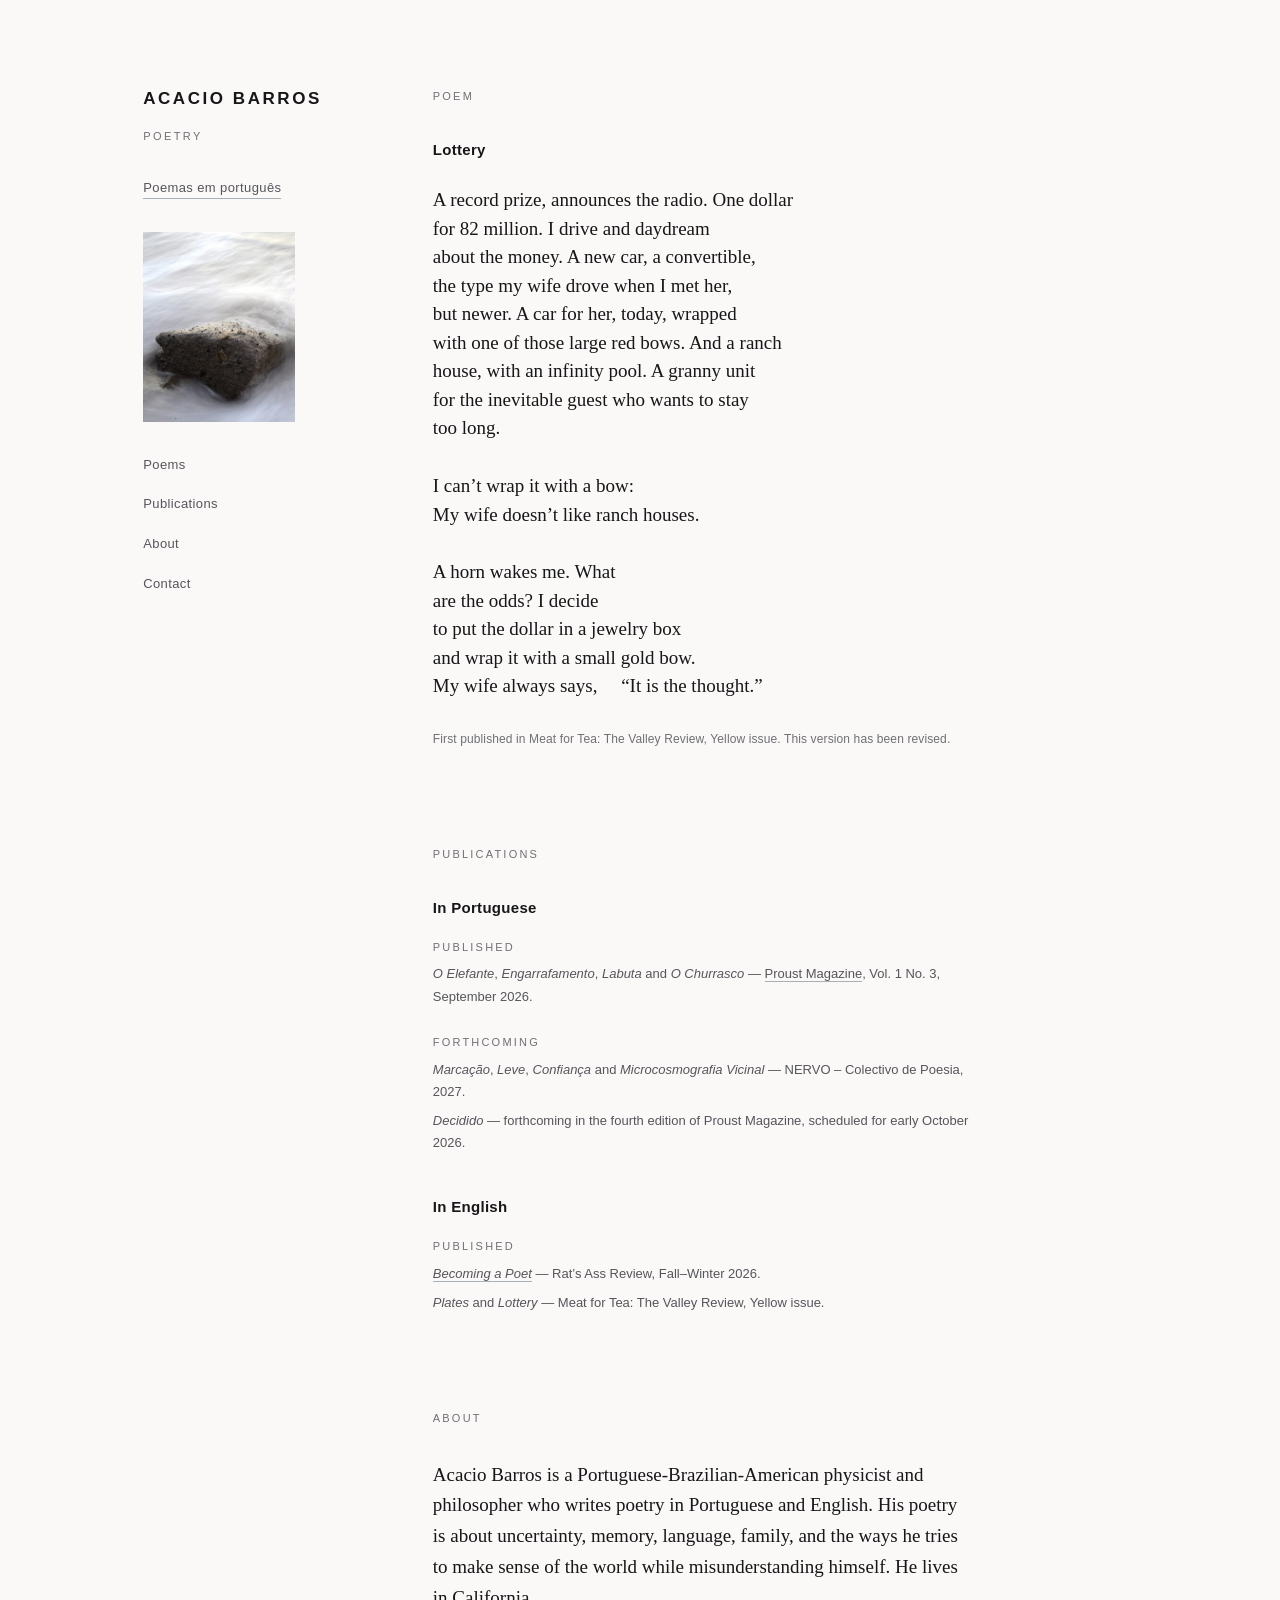
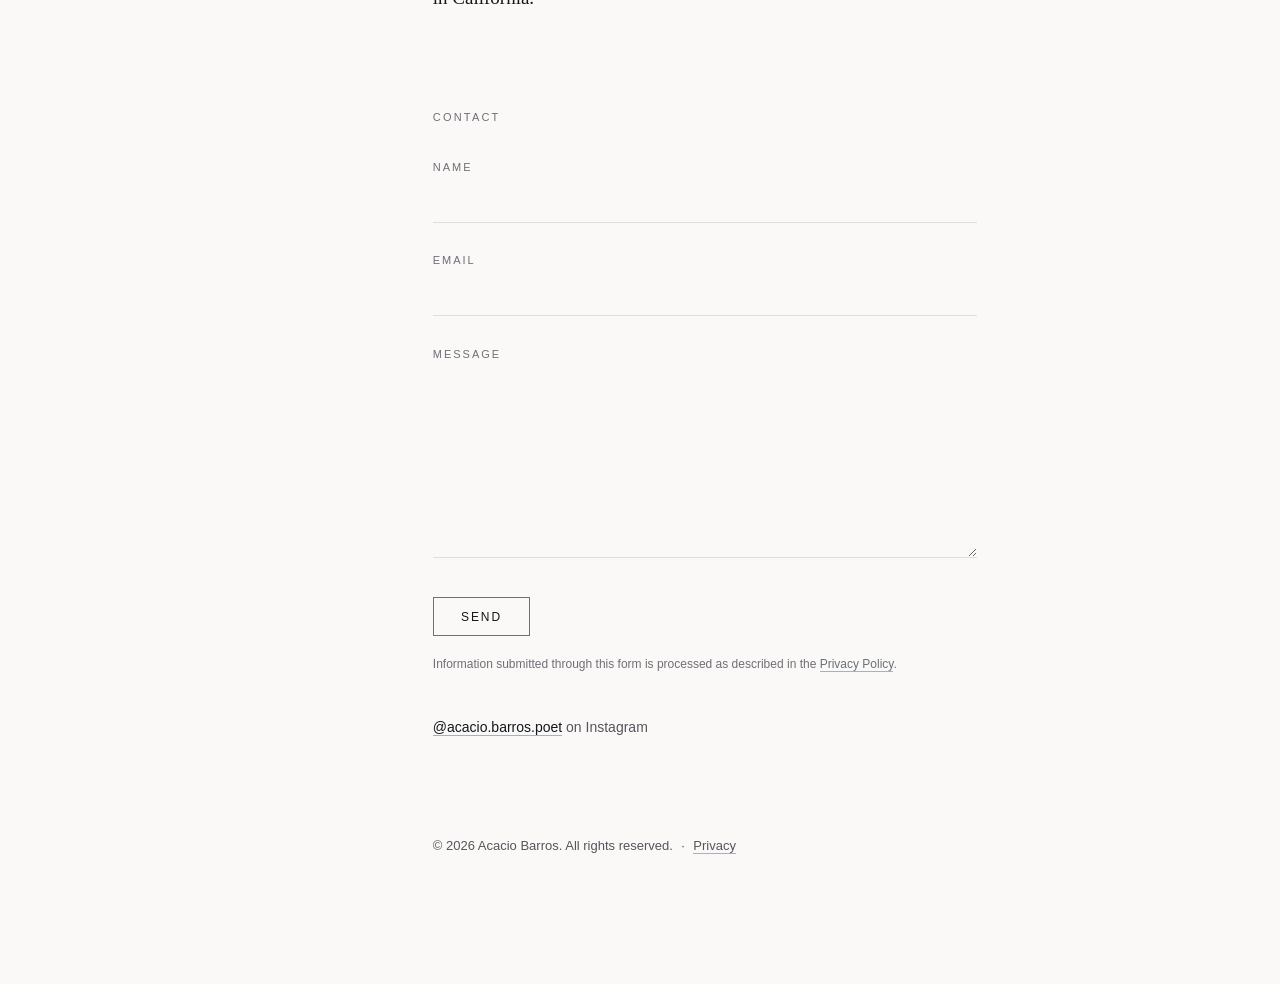
==== index.html @ dff133ea "Add language detection and privacy notice Co-Authored-By: Claude Opus 5 <noreply@anthropic.com>" ====
<!doctype html>
<html lang="pt">
<head>
<meta charset="utf-8">
<meta name="viewport" content="width=device-width, initial-scale=1">
<meta name="google-site-verification" content="8Kv-QCpVpZ0FqoH48KidKrXc7NABc95tAQSx3j8dLtU" />

<title>Acacio Barros — Poet / Poeta</title>
<meta name="description" content="Acacio Barros is a Portuguese-Brazilian-American poet writing in Portuguese and English. Poetry, publications, and selected work.">
<meta name="author" content="Acacio Barros">
<link rel="canonical" href="https://acacio-barros.github.io/">
<meta name="theme-color" content="#faf9f7">
<meta property="og:type" content="website">
<meta property="og:url" content="https://acacio-barros.github.io/">
<meta property="og:title" content="Acacio Barros — Poet / Poeta">
<meta property="og:description" content="Acacio Barros is a Portuguese-Brazilian-American poet writing in Portuguese and English. Poetry, publications, and selected work.">
<meta property="og:image" content="https://acacio-barros.github.io/images/sea-foam-rock-og.jpg">
<meta property="og:image:width" content="1200">
<meta property="og:image:height" content="630">
<meta property="og:locale" content="pt_BR">
<meta property="og:locale:alternate" content="en_US">

<link rel="stylesheet" href="site.css">

<script src="lang-init.js"></script>
</head>

<body>

<div class="page">

  <header class="rail">
    <h1 class="wordmark"><a href="./">Acacio Barros</a></h1>

    <div class="rail-meta">
      <p class="discipline">
        <span data-lang="pt" lang="pt">Poesia</span><span data-lang="en" lang="en">Poetry</span>
      </p>

      <div class="langswitch">
        <button type="button" data-set-lang="en" data-lang="pt" lang="en">Poems in English</button>
        <button type="button" data-set-lang="pt" data-lang="en" lang="pt">Poemas em português</button>
      </div>
    </div>

    <img class="rail-photo" src="images/sea-foam-rock-rail.jpg" width="320" height="400" alt="" decoding="async">

    <nav class="railnav" data-lang="pt" lang="pt" aria-label="Seções">
      <ul>
        <li><a href="poems.html">Poemas</a></li>
        <li><a href="#publicacoes">Publicações</a></li>
        <li><a href="#sobre">Sobre</a></li>
        <li><a href="#contato">Contato</a></li>
      </ul>
    </nav>

    <nav class="railnav" data-lang="en" lang="en" aria-label="Sections">
      <ul>
        <li><a href="poems.html">Poems</a></li>
        <li><a href="#publications">Publications</a></li>
        <li><a href="#about">About</a></li>
        <li><a href="#contact">Contact</a></li>
      </ul>
    </nav>
  </header>

  <main class="field">

    <!-- ===================== Português ===================== -->
    <div data-lang="pt" lang="pt">
      <p class="lang-marker">Português</p>

      <section class="section" id="poema" aria-labelledby="poema-head">
        <h2 class="section-head" id="poema-head">Poema</h2>

        <!--
          Poema em destaque. A versão autoritativa de cada poema está em
          poems.html; o site.js escolhe um ao acaso e substitui esta cópia.
          Sem JavaScript, esta cópia é o poema mostrado. Mantê-la idêntica
          à de poems.html; novos poemas acrescentam-se apenas a poems.html.
        -->
        <div data-featured="pt">
        <article class="poem" id="saideira">
          <h3 class="poem-title">Saideira</h3>
          <p class="stanza">
            <span class="line">O que era sol</span>
            <span class="line indent-1">agora é noite</span>
            <span class="line">E o que era folia</span>
            <span class="line indent-1">agora é sossego</span>
            <span class="line">E o que era areia</span>
            <span class="line indent-1">agora é fogueira</span>
            <span class="line">E o que era brisa</span>
            <span class="line indent-1">agora é arrepio</span>
          </p>
          <p class="stanza">
            <span class="line">O que era roda</span>
            <span class="line indent-1">agora é dupla</span>
            <span class="line">O que era olhar desviado</span>
            <span class="line indent-1">agora é toque</span>
          </p>
          <p class="stanza">
            <span class="line">O que era praia</span>
            <span class="line indent-1">agora—estrelas.</span>
          </p>
          <p class="poem-note">Derivado de <cite>O Churrasco</cite>, publicado originalmente na Proust Magazine, vol. 1, nº 3.</p>
        </article>
        </div>
      </section>

      <section class="section" id="publicacoes" aria-labelledby="publicacoes-head">
        <h2 class="section-head" id="publicacoes-head">Publicações</h2>

        <div class="pub-group">
          <h3 class="pub-lang">Em português</h3>
          <dl class="publications">
            <dt>Publicados</dt>
            <dd>
              <cite>O Elefante</cite>, <cite>Engarrafamento</cite>, <cite>Labuta</cite> e
              <cite>O Churrasco</cite> —
              <a href="https://proustmagazine.org/proust-magazine-vol-1-no-3-set-2026/" rel="noopener">Proust Magazine</a>,
              Vol. 1 No. 3, setembro de 2026.
            </dd>

            <dt>A publicar</dt>
            <dd>
              <cite>Marcação</cite>, <cite>Leve</cite>, <cite>Confiança</cite> e
              <cite>Microcosmografia Vicinal</cite> —
              NERVO – Colectivo de Poesia, 2027.
            </dd>
            <dd>
              <cite>Decidido</cite> — a publicar na quarta edição da Proust Magazine,
              com lançamento previsto para o início de outubro de 2026.
            </dd>
          </dl>
        </div>

        <div class="pub-group">
          <h3 class="pub-lang">Em inglês</h3>
          <dl class="publications">
            <dt>Publicados</dt>
            <dd>
              <cite><a href="https://ratsassreview.net/?page_id=4627#Barros2" rel="noopener">Becoming a Poet</a></cite> —
              Rat’s Ass Review, Fall–Winter 2026.
            </dd>
            <dd>
              <cite>Plates</cite> e <cite>Lottery</cite> —
              Meat for Tea: The Valley Review, Yellow issue.
            </dd>
          </dl>
        </div>
      </section>

      <section class="section" id="sobre" aria-labelledby="sobre-head">
        <h2 class="section-head" id="sobre-head">Sobre</h2>
        <p class="prose">Acacio Barros é físico e filósofo e escreve poesia em português e em inglês. Sua poesia trata de incerteza, memória, linguagem, família e das maneiras pelas quais ele busca compreender o mundo enquanto se equivoca sobre si mesmo. Vive na Califórnia, EUA.</p>
      </section>

      <section class="section" id="contato" aria-labelledby="contato-head">
        <h2 class="section-head" id="contato-head">Contato</h2>

        <form class="form" action="https://formspree.io/f/mvkowokd" method="POST">
          <input type="hidden" name="_subject" value="Mensagem pelo site">

          <div class="form-row">
            <label for="pt-nome">Nome</label>
            <input id="pt-nome" name="name" type="text" autocomplete="name" required>
          </div>

          <div class="form-row">
            <label for="pt-email">Email</label>
            <input id="pt-email" name="email" type="email" autocomplete="email" required>
          </div>

          <div class="form-row">
            <label for="pt-mensagem">Mensagem</label>
            <textarea id="pt-mensagem" name="message" rows="7" required></textarea>
          </div>

          <div class="gotcha">
            <label for="pt-gotcha">Não preencher este campo</label>
            <input id="pt-gotcha" name="_gotcha" type="text" tabindex="-1" autocomplete="off">
          </div>

          <button class="submit" type="submit">Enviar</button>
        </form>
        <p class="form-note">Ao enviar este formulário, seus dados serão processados conforme descrito na <a href="privacy.html">Política de Privacidade</a>.</p>

        <p class="aside"><a href="https://www.instagram.com/acacio.barros.poet/" rel="noopener">@acacio.barros.poet</a> no Instagram</p>
      </section>
    </div>

    <!-- ===================== English ===================== -->
    <div data-lang="en" lang="en">
      <p class="lang-marker">English</p>

      <section class="section" id="poem" aria-labelledby="poem-head">
        <h2 class="section-head" id="poem-head">Poem</h2>

        <!--
          Featured poem. The authoritative copy of every poem lives in
          poems.html; site.js picks one at random and replaces this copy.
          Without JavaScript this copy is what shows. Keep it identical to
          poems.html; new poems are added to poems.html only.
        -->
        <div data-featured="en">
        <article class="poem" id="becoming-a-poet">
          <h3 class="poem-title">Becoming a Poet</h3>
          <p class="stanza">
            <span class="line">Walking my dog, I hear</span>
            <span class="line">a podcast host ask his guest:</span>
            <span class="line">“When did you become a poet?”</span>
          </p>
          <p class="stanza">
            <span class="line">I mull over how to uncover</span>
            <span class="line">a poet. Is the horny</span>
            <span class="line">teenager trying to get</span>
            <span class="line">into Patricia’s pants, his verses filled</span>
            <span class="line">with red roses and blue violets,</span>
            <span class="line">a poet? The caffeinated student</span>
            <span class="line">flunking math, sentences enjambed</span>
            <span class="line">with equations and sorrows? Gina,</span>
            <span class="line">drying her tears between</span>
            <span class="line">the lines, while searching for words</span>
            <span class="line">that rhyme with hole—her boyfriend</span>
            <span class="line">drooling over Patricia? My father-in-law</span>
            <span class="line">reciting poems about men</span>
            <span class="line">from Nantucket? Must poets write</span>
            <span class="line">sonnets? Perhaps you’re finally a poet</span>
            <span class="line">when someone wonders</span>
            <span class="line">“When did you become a poet?”</span>
          </p>
          <p class="stanza">
            <span class="line">I forgot the poop bag.</span>
          </p>
          <p class="poem-note">First published in <a href="https://ratsassreview.net/?page_id=4627#Barros2" rel="noopener">Rat’s Ass Review</a>, Fall–Winter 2026.</p>
        </article>
        </div>
      </section>

      <section class="section" id="publications" aria-labelledby="publications-head">
        <h2 class="section-head" id="publications-head">Publications</h2>

        <div class="pub-group">
          <h3 class="pub-lang">In Portuguese</h3>
          <dl class="publications">
            <dt>Published</dt>
            <dd>
              <cite>O Elefante</cite>, <cite>Engarrafamento</cite>, <cite>Labuta</cite> and
              <cite>O Churrasco</cite> —
              <a href="https://proustmagazine.org/proust-magazine-vol-1-no-3-set-2026/" rel="noopener">Proust Magazine</a>,
              Vol. 1 No. 3, September 2026.
            </dd>

            <dt>Forthcoming</dt>
            <dd>
              <cite>Marcação</cite>, <cite>Leve</cite>, <cite>Confiança</cite> and
              <cite>Microcosmografia Vicinal</cite> —
              NERVO – Colectivo de Poesia, 2027.
            </dd>
            <dd>
              <cite>Decidido</cite> — forthcoming in the fourth edition of Proust Magazine,
              scheduled for early October 2026.
            </dd>
          </dl>
        </div>

        <div class="pub-group">
          <h3 class="pub-lang">In English</h3>
          <dl class="publications">
            <dt>Published</dt>
            <dd>
              <cite><a href="https://ratsassreview.net/?page_id=4627#Barros2" rel="noopener">Becoming a Poet</a></cite> —
              Rat’s Ass Review, Fall–Winter 2026.
            </dd>
            <dd>
              <cite>Plates</cite> and <cite>Lottery</cite> —
              Meat for Tea: The Valley Review, Yellow issue.
            </dd>
          </dl>
        </div>
      </section>

      <section class="section" id="about" aria-labelledby="about-head">
        <h2 class="section-head" id="about-head">About</h2>
        <p class="prose">Acacio Barros is a Portuguese-Brazilian-American physicist and philosopher who writes poetry in Portuguese and English. His poetry is about uncertainty, memory, language, family, and the ways he tries to make sense of the world while misunderstanding himself. He lives in California.</p>
      </section>

      <section class="section" id="contact" aria-labelledby="contact-head">
        <h2 class="section-head" id="contact-head">Contact</h2>

        <form class="form" action="https://formspree.io/f/mvkowokd" method="POST">
          <input type="hidden" name="_subject" value="Message from website">

          <div class="form-row">
            <label for="en-name">Name</label>
            <input id="en-name" name="name" type="text" autocomplete="name" required>
          </div>

          <div class="form-row">
            <label for="en-email">Email</label>
            <input id="en-email" name="email" type="email" autocomplete="email" required>
          </div>

          <div class="form-row">
            <label for="en-message">Message</label>
            <textarea id="en-message" name="message" rows="7" required></textarea>
          </div>

          <div class="gotcha">
            <label for="en-gotcha">Do not fill in this field</label>
            <input id="en-gotcha" name="_gotcha" type="text" tabindex="-1" autocomplete="off">
          </div>

          <button class="submit" type="submit">Send</button>
        </form>
        <p class="form-note">Information submitted through this form is processed as described in the <a href="privacy.html">Privacy Policy</a>.</p>

        <p class="aside"><a href="https://www.instagram.com/acacio.barros.poet/" rel="noopener">@acacio.barros.poet</a> on Instagram</p>
      </section>
    </div>

  </main>

  <footer class="colophon">
    <p>
      <span lang="en">© 2026 Acacio Barros. All rights reserved.</span>
      <span class="colophon-sep" aria-hidden="true">·</span>
      <a href="privacy.html" data-lang="pt" lang="pt">Privacidade</a><a href="privacy.html" data-lang="en" lang="en">Privacy</a>
    </p>
  </footer>

</div>

<script src="site.js"></script>

</body>
</html>
---- site.css ----
/* Acacio Barros — poetry site stylesheet. Shared by index.html and poems.html. */

:root{
  --paper:      #faf9f7;
  --ink:        #17171a;
  --ink-soft:   #55555c;
  --ink-faint:  #6f6f76;
  --accent:     #2f4157;
  --rule:       #e2ded6;

  --sans: ui-sans-serif, -apple-system, "Segoe UI", Roboto, "Helvetica Neue", Arial, sans-serif;
  --serif: "Iowan Old Style", "Palatino Linotype", Palatino, Charter, Georgia, "Times New Roman", serif;
}

*, *::before, *::after { box-sizing: border-box; }

html{
  color-scheme: light;
  -webkit-text-size-adjust: 100%;
}

body{
  margin: 0;
  background: var(--paper);
  color: var(--ink);
  font-family: var(--serif);
  font-size: clamp(1.0625rem, 1rem + 0.25vw, 1.1875rem);
  line-height: 1.62;
  -webkit-font-smoothing: antialiased;
}

/* Language visibility. Without JS every language block stays readable. */
.js.lang-pt [data-lang="en"]{ display: none; }
.js.lang-en [data-lang="pt"]{ display: none; }
.lang-marker{ display: none; }
html:not(.js) .lang-marker{ display: block; }
html:not(.js) .langswitch{ display: none; }
html:not(.js) .field > div + div{ margin-top: clamp(3.5rem, 9vw, 6rem); }

a{
  color: inherit;
  text-decoration: none;
  border-bottom: 1px solid rgba(47,65,87,0.4);
}
a:hover{ border-bottom-color: var(--accent); }

a:focus-visible,
button:focus-visible{
  outline: 2px solid var(--accent);
  outline-offset: 4px;
  border-radius: 1px;
}

/* ---------- Page frame ---------- */

.page{
  padding: clamp(2.5rem, 7vw, 5.5rem) clamp(1.375rem, 6vw, 3rem) clamp(4rem, 10vw, 8rem);
}

/* ---------- Rail (apparatus voice: sans) ---------- */

.rail{
  font-family: var(--sans);
  padding-bottom: 2rem;
  margin-bottom: 3rem;
  border-bottom: 1px solid var(--rule);
}

.wordmark{
  margin: 0;
  font-size: 1.0625rem;
  font-weight: 600;
  letter-spacing: 0.15em;
  text-transform: uppercase;
  line-height: 1.3;
}
.wordmark a,
.wordmark a:hover{ border-bottom: 0; }

.rail-meta{
  display: flex;
  align-items: baseline;
  justify-content: space-between;
  gap: 1.5rem;
  margin-top: 0.85rem;
}

.discipline{
  margin: 0;
  font-size: 0.6875rem;
  letter-spacing: 0.22em;
  text-transform: uppercase;
  color: var(--ink-faint);
}
.discipline span{ display: block; }

.langswitch{ flex-shrink: 0; }

/* One action, naming the language the reader can switch to. A real button,
   styled as the site's text link. */
.langswitch button{
  font: inherit;
  font-size: 0.8125rem;
  letter-spacing: 0.03em;
  background: none;
  border: 0;
  border-bottom: 1px solid rgba(47,65,87,0.4);
  border-radius: 0;
  padding: 0;
  margin: 0;
  color: var(--ink-soft);
  cursor: pointer;
}
.langswitch button:hover{
  color: var(--ink);
  border-bottom-color: var(--accent);
}

.rail-photo{
  display: block;
  width: 8.25rem;
  height: auto;
  margin: 1.7rem 0 0;
}

.railnav{ margin-top: 1.6rem; }
.railnav ul{
  list-style: none;
  margin: 0;
  padding: 0;
  display: flex;
  flex-wrap: wrap;
  gap: 1.4rem;
}
.railnav a{
  font-size: 0.8125rem;
  letter-spacing: 0.03em;
  color: var(--ink-soft);
  border-bottom: 0;
}
.railnav a:hover,
.railnav a[aria-current="page"]{ color: var(--ink); }

/* Poem index (poems.html). Inline list before the poems on small screens;
   a vertical list in the rail on desktop. */
.index-label{
  font-family: var(--sans);
  font-size: 0.6875rem;
  font-weight: 500;
  letter-spacing: 0.2em;
  text-transform: uppercase;
  color: var(--ink-faint);
  margin: 0 0 0.6rem;
}

.poemindex{
  font-family: var(--sans);
  margin: 0 0 2.6rem;
}
.poemindex ul{
  list-style: none;
  margin: 0;
  padding: 0;
  display: flex;
  flex-wrap: wrap;
  gap: 0.5rem 1.4rem;
  font-size: 0.8125rem;
  line-height: 1.5;
}
.poemindex a{
  letter-spacing: 0.03em;
  color: var(--ink-soft);
  border-bottom: 0;
}
.poemindex a:hover{ color: var(--ink); }

.railindex{ display: none; }

/* ---------- Reading field (literary voice: serif) ---------- */

.field{ max-width: 44rem; }

.lang-marker{
  font-family: var(--sans);
  font-size: 0.6875rem;
  letter-spacing: 0.22em;
  text-transform: uppercase;
  color: var(--ink-faint);
  margin: 0 0 1.5rem;
}

.section{ margin: 0 0 clamp(3.5rem, 9vw, 6rem); }
.section:last-child{ margin-bottom: 0; }

.section-head{
  font-family: var(--sans);
  font-size: 0.6875rem;
  font-weight: 500;
  letter-spacing: 0.2em;
  text-transform: uppercase;
  color: var(--ink-faint);
  margin: 0 0 2rem;
}

.prose{
  max-width: 34rem;
  margin: 0;
  text-wrap: pretty;
}
.prose + .prose{ margin-top: 1.1rem; }

/* ---------- Poems ----------
   Structure is content: a stanza is a paragraph, a line is a block.
   A line too long for the viewport wraps with a hanging indent, so a
   continuation never reads as a new line of verse. */

.poem{
  margin: 0 0 clamp(3rem, 7vw, 4.5rem);
  scroll-margin-top: 1.5rem;
}
.poem:last-child{ margin-bottom: 0; }

.poem-title{
  font-family: var(--sans);
  font-size: 0.9375rem;
  font-weight: 600;
  letter-spacing: 0.02em;
  color: var(--ink);
  margin: 0 0 1.5rem;
}

.stanza{
  margin: 0 0 1.55em;
  hyphens: none;
}
.stanza:last-child{ margin-bottom: 0; }

.line{
  display: block;
  padding-left: 1.4em;
  text-indent: -1.4em;
  line-height: 1.5;
}
.line.indent-1{ margin-left: 2ch; }
.line.indent-2{ margin-left: 4ch; }
.line.indent-3{ margin-left: 6ch; }
/* A deliberate pause inside a line: space that must survive HTML whitespace collapsing. */
.caesura{ margin-left: 2ch; }

/* ---------- Publication apparatus ---------- */

.poem-note,
.fineprint{
  font-family: var(--sans);
  font-size: 0.75rem;
  letter-spacing: 0.01em;
  color: var(--ink-faint);
  margin: 1.6rem 0 0;
}

/* Publication record: language of the poems > status > titles and venue. */
.pub-group + .pub-group{ margin-top: 2.6rem; }

.pub-lang,
.subhead{
  font-family: var(--sans);
  font-size: 0.9375rem;
  font-weight: 600;
  letter-spacing: 0.02em;
  color: var(--ink);
  margin: 0 0 1.1rem;
}

.publications{
  font-family: var(--sans);
  font-size: 0.8125rem;
  line-height: 1.7;
  color: var(--ink-soft);
  max-width: 34rem;
  margin: 0;
}
.publications dt{
  font-size: 0.6875rem;
  font-weight: 500;
  letter-spacing: 0.2em;
  text-transform: uppercase;
  color: var(--ink-faint);
  margin: 0 0 0.45rem;
}
.publications dd{ margin: 0; }
.publications dd + dd{ margin-top: 0.4rem; }
.publications dd + dt{ margin-top: 1.6rem; }

.poem-note cite,
.publications cite{ font-style: italic; }

/* ---------- Contact form ---------- */

.form{
  max-width: 34rem;
  margin: 0;
}

.form-row{ margin-bottom: 1.85rem; }

.form label{
  display: block;
  font-family: var(--sans);
  font-size: 0.6875rem;
  font-weight: 500;
  letter-spacing: 0.18em;
  text-transform: uppercase;
  color: var(--ink-faint);
  margin-bottom: 0.55rem;
}

.form input[type="text"],
.form input[type="email"],
.form textarea{
  display: block;
  width: 100%;
  font-family: var(--serif);
  font-size: 1rem;
  line-height: 1.55;
  color: var(--ink);
  background: none;
  border: 0;
  border-bottom: 1px solid var(--rule);
  border-radius: 0;
  padding: 0.35rem 0;
  -webkit-appearance: none;
  appearance: none;
}

.form textarea{
  min-height: 9.5rem;
  resize: vertical;
}

.form input:hover,
.form textarea:hover{ border-bottom-color: var(--ink-faint); }

.form input:focus,
.form textarea:focus{ border-bottom-color: var(--accent); }

.form input:focus-visible,
.form textarea:focus-visible{
  outline: 2px solid var(--accent);
  outline-offset: 4px;
}

/* Spam trap. Hidden from sight, keyboard and assistive technology. */
.gotcha{
  display: none;
}

.submit{
  font-family: var(--sans);
  font-size: 0.75rem;
  letter-spacing: 0.16em;
  text-transform: uppercase;
  color: var(--ink);
  background: none;
  border: 1px solid var(--ink-faint);
  border-radius: 0;
  padding: 0.72rem 1.7rem;
  margin-top: 0.6rem;
  cursor: pointer;
}
.submit:hover{
  border-color: var(--accent);
  color: var(--accent);
}

.aside{
  font-family: var(--sans);
  font-size: 0.875rem;
  color: var(--ink-soft);
  max-width: 34rem;
  margin: 2.6rem 0 0;
}
.aside a{ color: var(--ink); }

/* ---------- Prose pages (privacy) ---------- */

.subhead{ margin: 2.4rem 0 0.9rem; }
.section-head + .subhead{ margin-top: 0; }
.fineprint{ margin-top: 2.4rem; }

code{
  font-family: ui-monospace, SFMono-Regular, Menlo, Consolas, monospace;
  font-size: 0.88em;
}

/* ---------- Colophon ---------- */

.colophon{
  font-family: var(--sans);
  font-size: 0.8125rem;
  color: var(--ink-soft);
  max-width: 44rem;
  margin: clamp(3.5rem, 9vw, 6rem) 0 0;
}
.colophon p{ margin: 0; }
.colophon-sep{ margin: 0 0.3rem; }

.form-note{
  font-family: var(--sans);
  font-size: 0.75rem;
  line-height: 1.6;
  color: var(--ink-faint);
  max-width: 34rem;
  margin: 1.2rem 0 0;
}

/* ---------- Desktop: two fields ---------- */

@media (min-width: 62em){
  .page{
    display: grid;
    grid-template-columns: 12.5rem minmax(0, 44rem);
    column-gap: clamp(3.5rem, 7vw, 7rem);
    justify-content: center;
    align-items: start;
  }

  .rail{
    grid-column: 1;
    grid-row: 1;
    position: sticky;
    top: clamp(2.5rem, 7vw, 5.5rem);
    padding-bottom: 0;
    margin-bottom: 0;
    border-bottom: 0;
  }

  .rail-meta{
    display: block;
    margin-top: 1.1rem;
  }
  .langswitch{ margin-top: 1.6rem; }
  .rail-photo{
    width: 9.5rem;
    margin-top: 1.9rem;
  }

  .railnav ul{
    display: block;
  }
  .railnav li + li{ margin-top: 0.55rem; }

  .field{ grid-column: 2; grid-row: 1; }
  .colophon{ grid-column: 2; grid-row: 2; }

  .poemindex{ display: none; }

  .railindex{
    display: block;
    font-family: var(--sans);
    margin-top: 1.7rem;
  }
  .railindex ul{
    list-style: none;
    margin: 0;
    padding: 0;
    font-size: 0.75rem;
    line-height: 1.4;
  }
  .railindex li + li{ margin-top: 0.3rem; }
  .railindex a{
    letter-spacing: 0.02em;
    color: var(--ink-soft);
    border-bottom: 0;
  }
  .railindex a:hover{ color: var(--ink); }
}

/* With the index the rail is taller; on short desktop viewports let it
   scroll with the page instead of sticking and clipping. */
@media (min-width: 62em) and (max-height: 50em){
  .rail:has(.railindex){ position: static; }
}
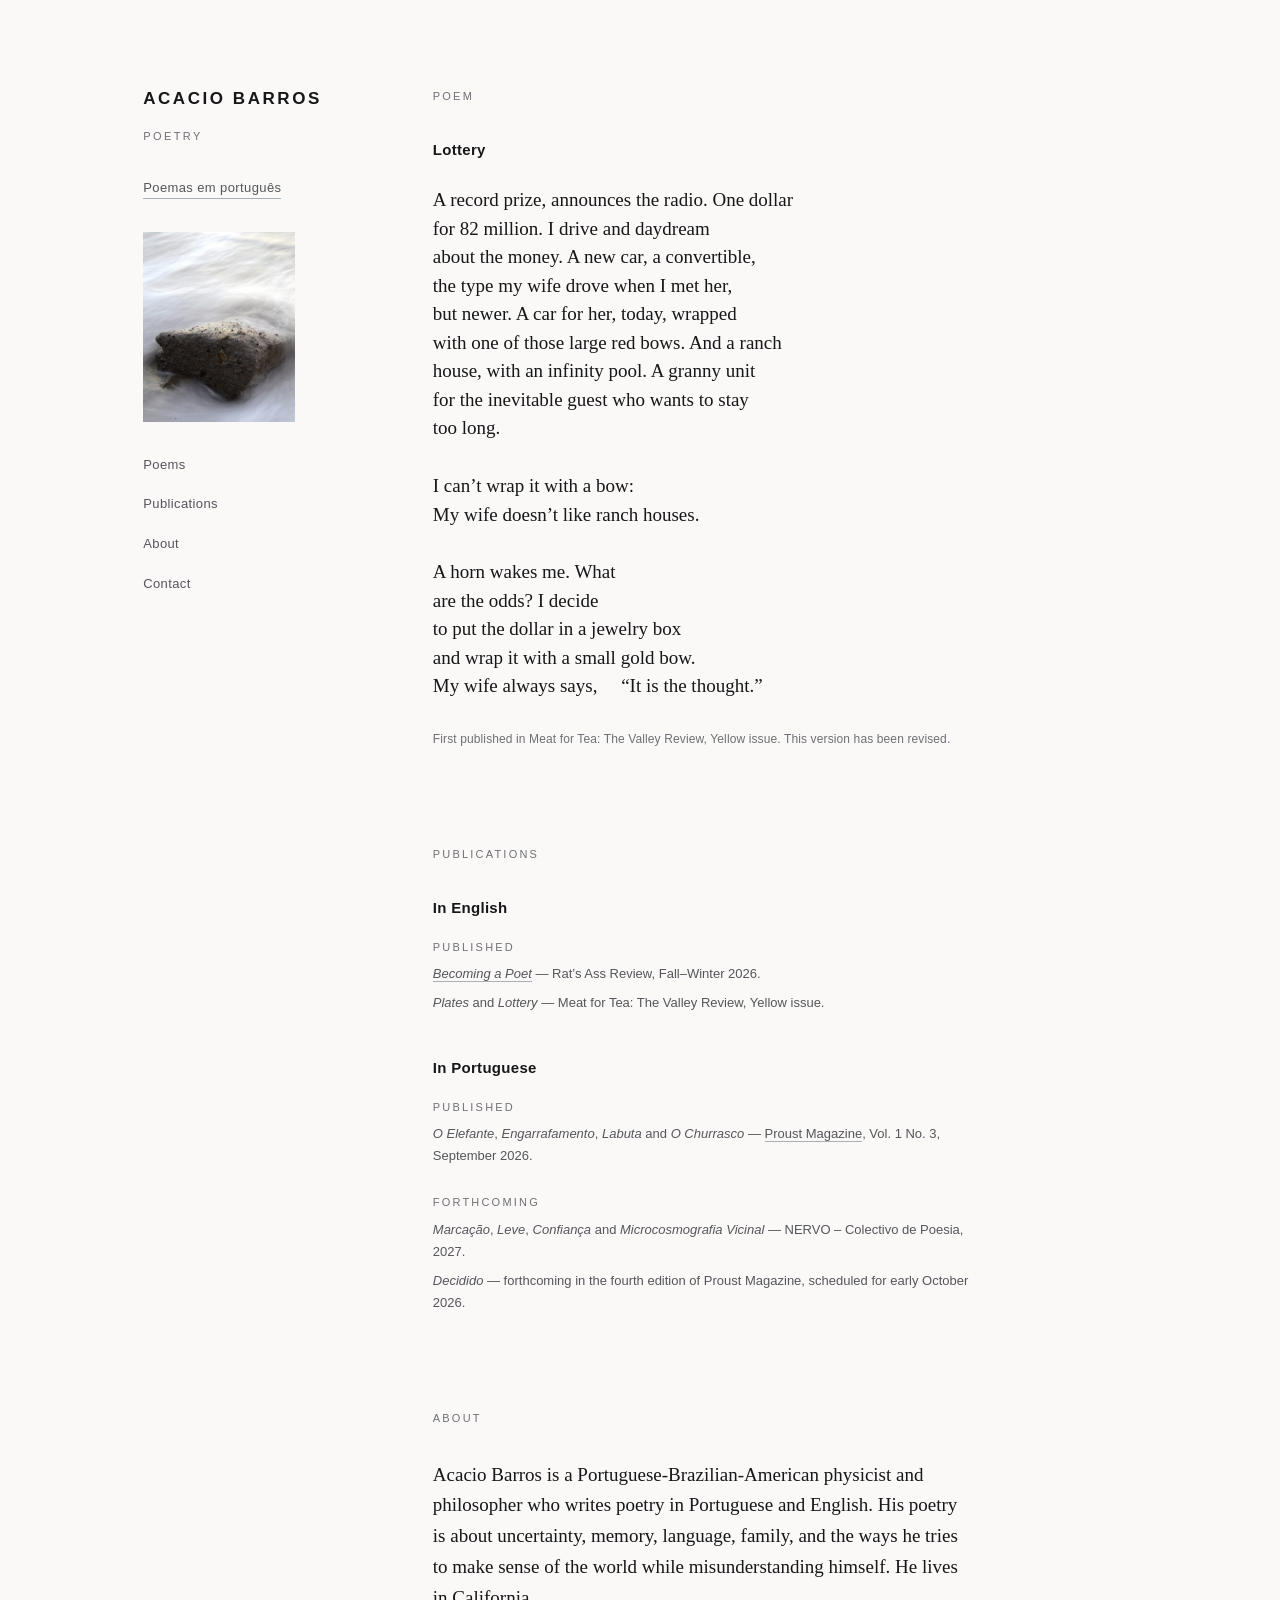
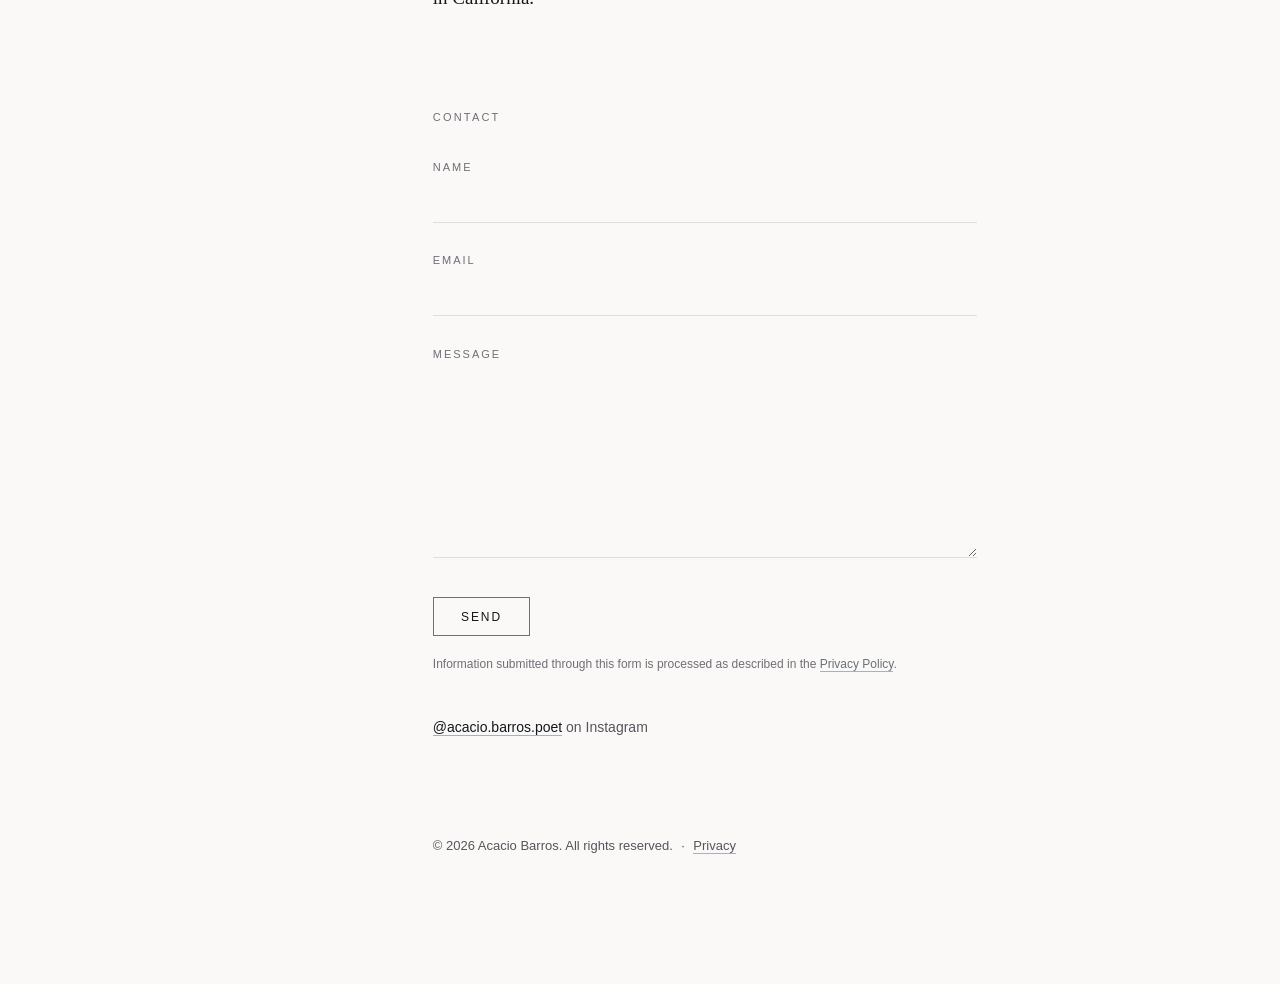
==== commit 1f6bb405: "Refine bilingual ordering Co-Authored-By: Claude Opus 5 <noreply@anthropic.com>" ====
--- a/index.html
+++ b/index.html
@@ -241,6 +241,21 @@
         <h2 class="section-head" id="publications-head">Publications</h2>
 
         <div class="pub-group">
+          <h3 class="pub-lang">In English</h3>
+          <dl class="publications">
+            <dt>Published</dt>
+            <dd>
+              <cite><a href="https://ratsassreview.net/?page_id=4627#Barros2" rel="noopener">Becoming a Poet</a></cite> —
+              Rat’s Ass Review, Fall–Winter 2026.
+            </dd>
+            <dd>
+              <cite>Plates</cite> and <cite>Lottery</cite> —
+              Meat for Tea: The Valley Review, Yellow issue.
+            </dd>
+          </dl>
+        </div>
+
+        <div class="pub-group">
           <h3 class="pub-lang">In Portuguese</h3>
           <dl class="publications">
             <dt>Published</dt>
@@ -260,21 +275,6 @@
             <dd>
               <cite>Decidido</cite> — forthcoming in the fourth edition of Proust Magazine,
               scheduled for early October 2026.
-            </dd>
-          </dl>
-        </div>
-
-        <div class="pub-group">
-          <h3 class="pub-lang">In English</h3>
-          <dl class="publications">
-            <dt>Published</dt>
-            <dd>
-              <cite><a href="https://ratsassreview.net/?page_id=4627#Barros2" rel="noopener">Becoming a Poet</a></cite> —
-              Rat’s Ass Review, Fall–Winter 2026.
-            </dd>
-            <dd>
-              <cite>Plates</cite> and <cite>Lottery</cite> —
-              Meat for Tea: The Valley Review, Yellow issue.
             </dd>
           </dl>
         </div>
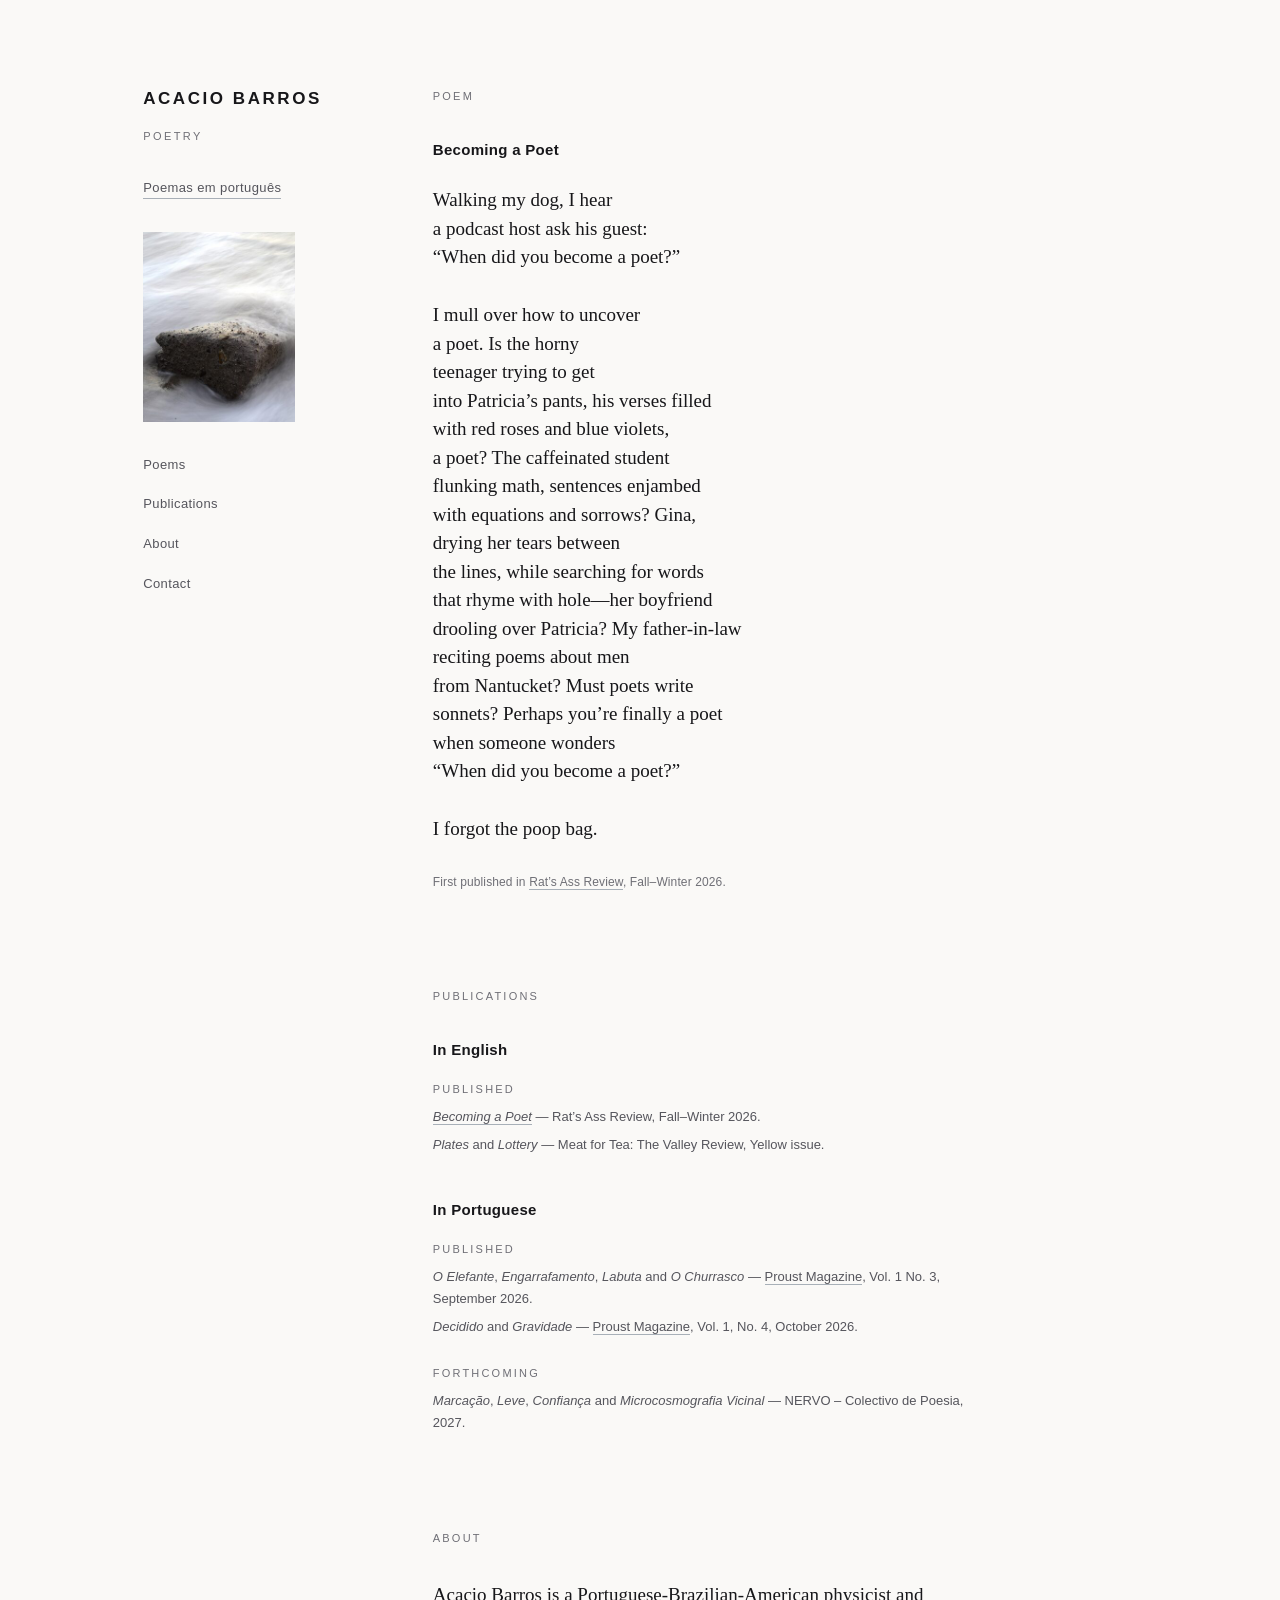
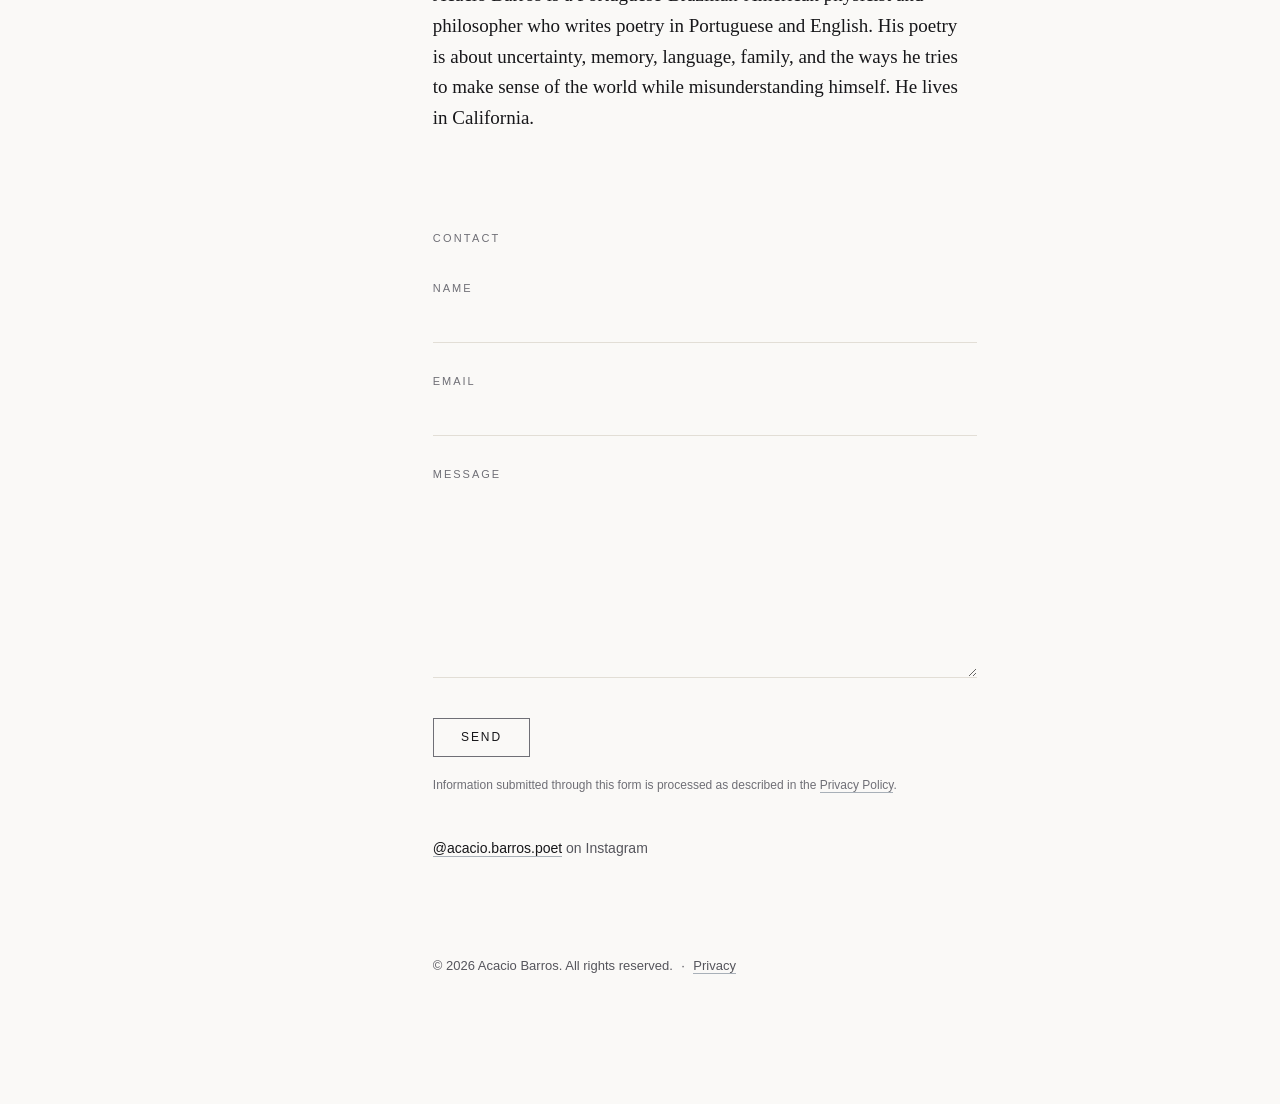
==== commit 9a7d892d: "Add Decidido and Gravidade Co-Authored-By: Claude Opus 5 <noreply@anthropic.com>" ====
--- a/index.html
+++ b/index.html
@@ -120,16 +120,17 @@
               <a href="https://proustmagazine.org/proust-magazine-vol-1-no-3-set-2026/" rel="noopener">Proust Magazine</a>,
               Vol. 1 No. 3, setembro de 2026.
             </dd>
+            <dd>
+              <cite>Decidido</cite> e <cite>Gravidade</cite> —
+              <a href="https://proustmagazine.org/proust-magazine-vol-1-no-4-out-2026/" rel="noopener">Proust Magazine</a>,
+              Vol. 1, No. 4, outubro de 2026.
+            </dd>
 
             <dt>A publicar</dt>
             <dd>
               <cite>Marcação</cite>, <cite>Leve</cite>, <cite>Confiança</cite> e
               <cite>Microcosmografia Vicinal</cite> —
               NERVO – Colectivo de Poesia, 2027.
-            </dd>
-            <dd>
-              <cite>Decidido</cite> — a publicar na quarta edição da Proust Magazine,
-              com lançamento previsto para o início de outubro de 2026.
             </dd>
           </dl>
         </div>
@@ -265,16 +266,17 @@
               <a href="https://proustmagazine.org/proust-magazine-vol-1-no-3-set-2026/" rel="noopener">Proust Magazine</a>,
               Vol. 1 No. 3, September 2026.
             </dd>
+            <dd>
+              <cite>Decidido</cite> and <cite>Gravidade</cite> —
+              <a href="https://proustmagazine.org/proust-magazine-vol-1-no-4-out-2026/" rel="noopener">Proust Magazine</a>,
+              Vol. 1, No. 4, October 2026.
+            </dd>
 
             <dt>Forthcoming</dt>
             <dd>
               <cite>Marcação</cite>, <cite>Leve</cite>, <cite>Confiança</cite> and
               <cite>Microcosmografia Vicinal</cite> —
               NERVO – Colectivo de Poesia, 2027.
-            </dd>
-            <dd>
-              <cite>Decidido</cite> — forthcoming in the fourth edition of Proust Magazine,
-              scheduled for early October 2026.
             </dd>
           </dl>
         </div>
--- a/site.css
+++ b/site.css
@@ -244,6 +244,9 @@
 .line.indent-1{ margin-left: 2ch; }
 .line.indent-2{ margin-left: 4ch; }
 .line.indent-3{ margin-left: 6ch; }
+/* Decidido: "O copo" sits 26 characters in, as written. Capped at 55% of the
+   measure so the displacement stays clear on phones without overflowing. */
+.line.indent-decidido-copo{ margin-left: min(26ch, 55%); }
 /* A deliberate pause inside a line: space that must survive HTML whitespace collapsing. */
 .caesura{ margin-left: 2ch; }
 
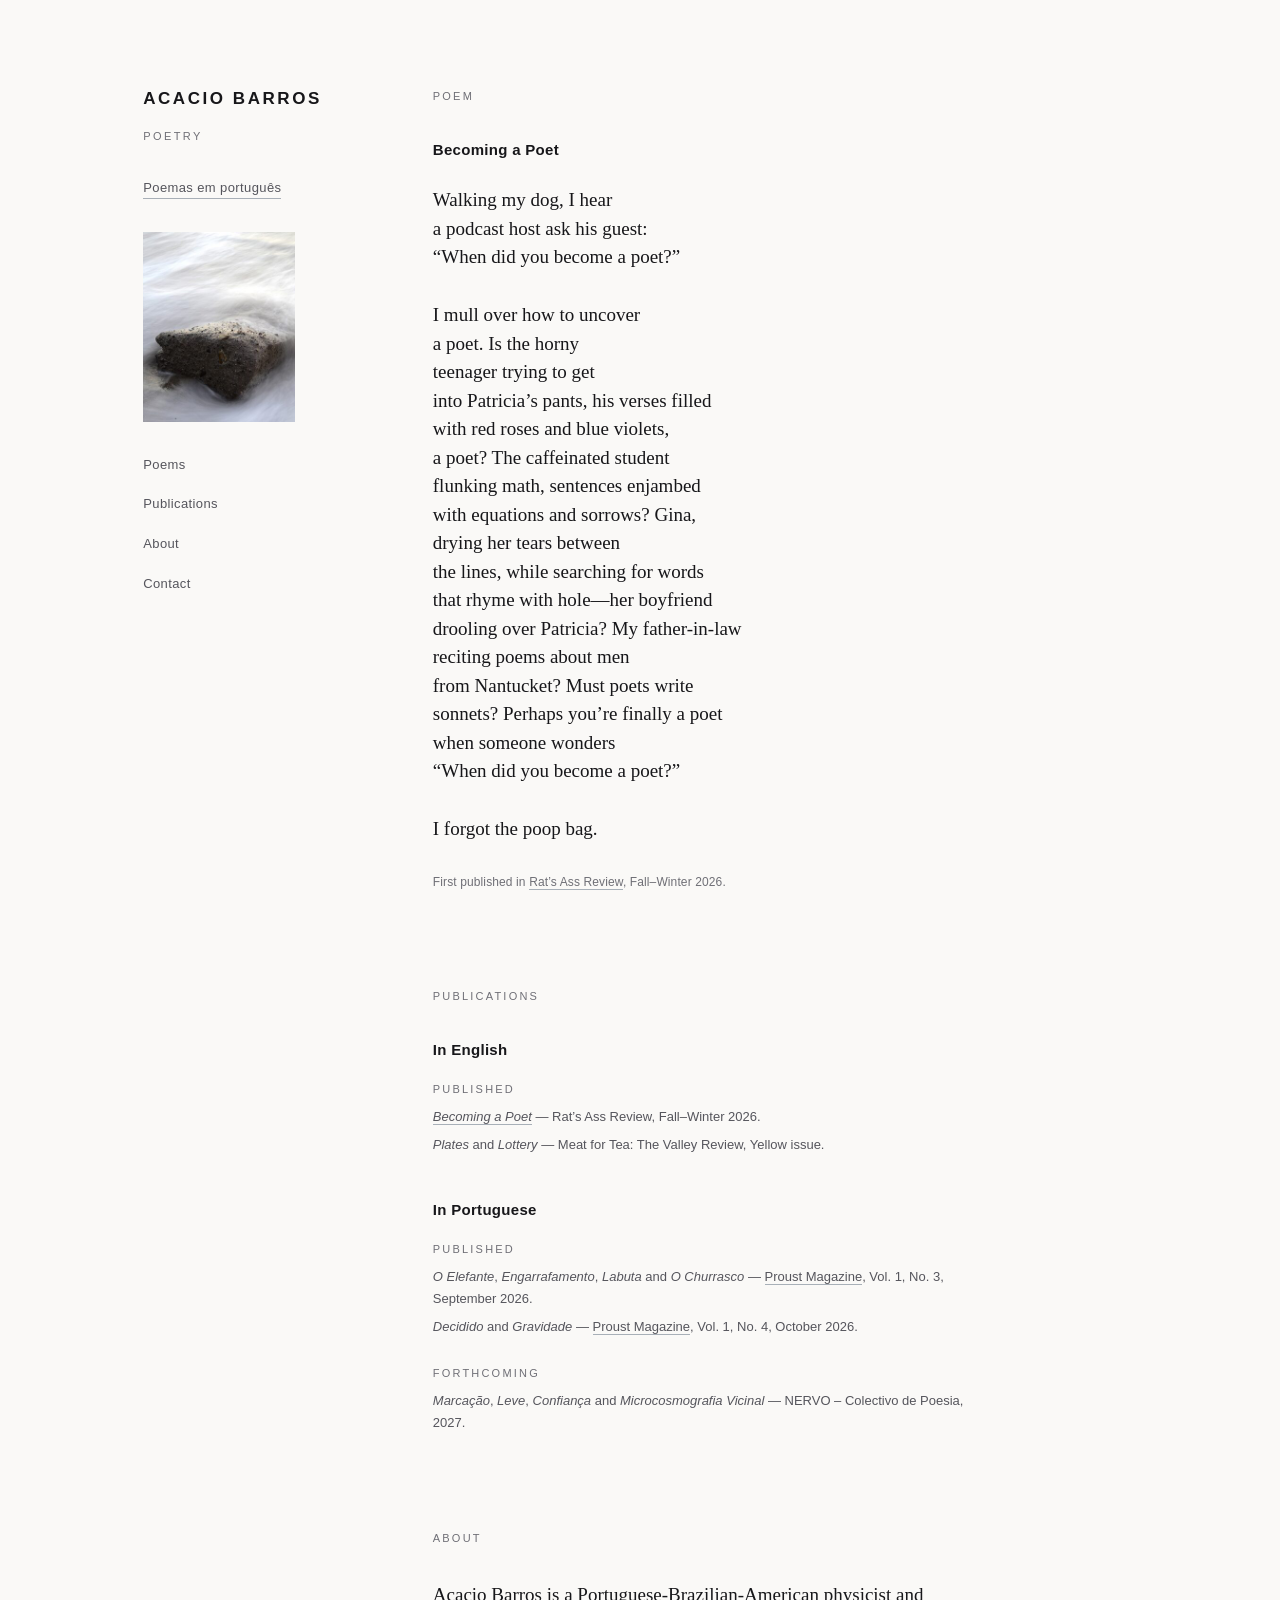
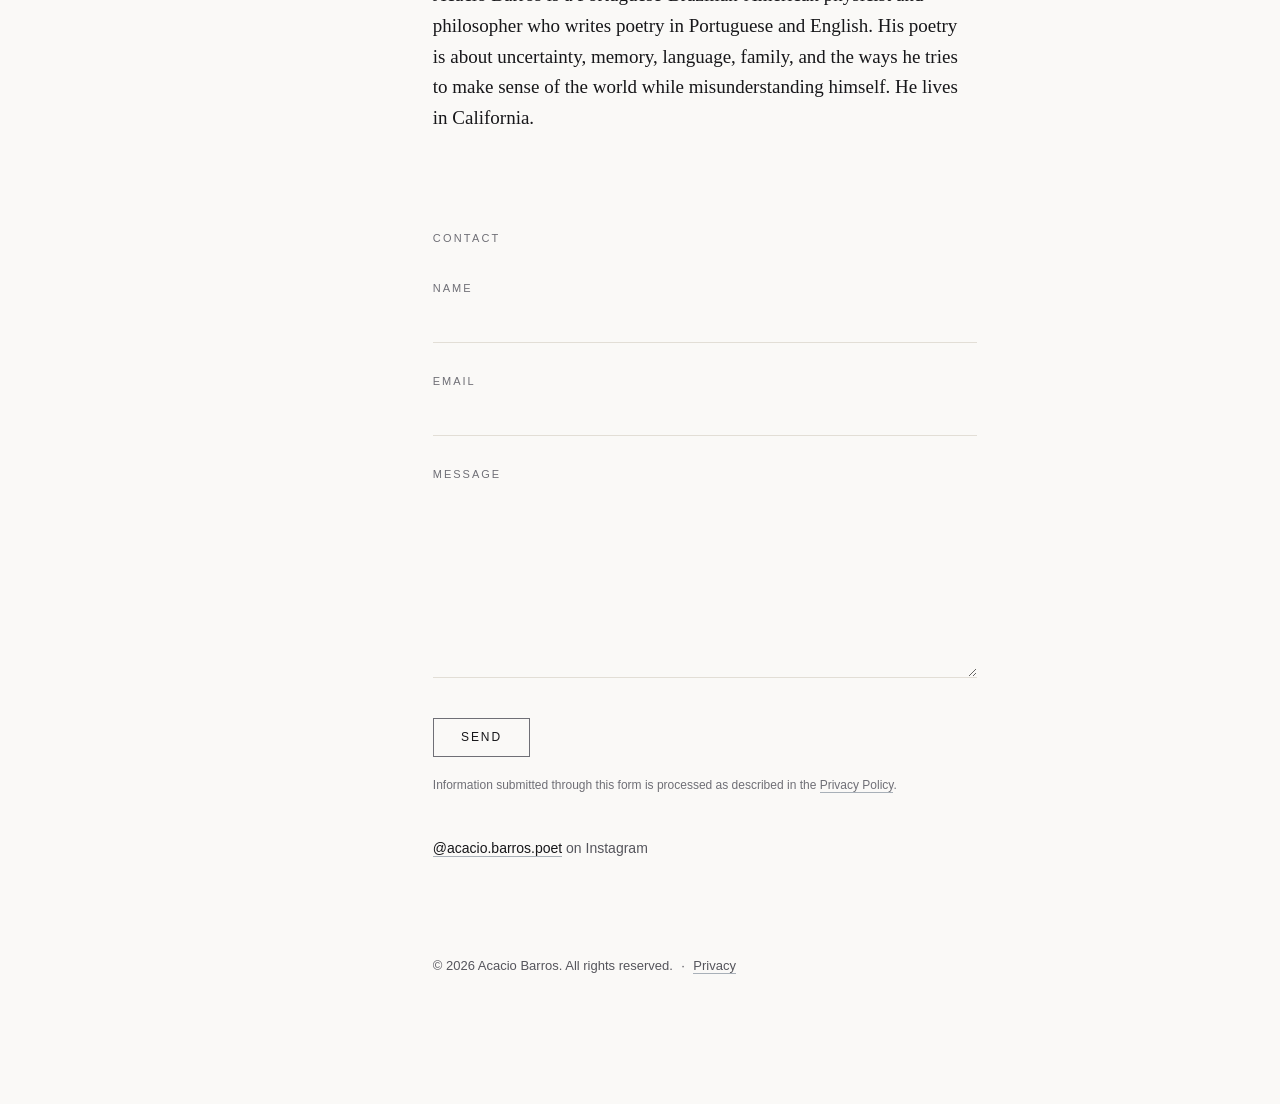
==== commit 136116c8: "Standardize Proust issue dates Co-Authored-By: Claude Opus 5 <noreply@anthropic.com>" ====
--- a/index.html
+++ b/index.html
@@ -102,7 +102,7 @@
             <span class="line">O que era praia</span>
             <span class="line indent-1">agora—estrelas.</span>
           </p>
-          <p class="poem-note">Derivado de <cite>O Churrasco</cite>, publicado originalmente na Proust Magazine, vol. 1, nº 3.</p>
+          <p class="poem-note">Derivado de <cite>O Churrasco</cite>, publicado originalmente na Proust Magazine, vol. 1, nº 3, setembro de 2026.</p>
         </article>
         </div>
       </section>
@@ -118,7 +118,7 @@
               <cite>O Elefante</cite>, <cite>Engarrafamento</cite>, <cite>Labuta</cite> e
               <cite>O Churrasco</cite> —
               <a href="https://proustmagazine.org/proust-magazine-vol-1-no-3-set-2026/" rel="noopener">Proust Magazine</a>,
-              Vol. 1 No. 3, setembro de 2026.
+              Vol. 1, No. 3, setembro de 2026.
             </dd>
             <dd>
               <cite>Decidido</cite> e <cite>Gravidade</cite> —
@@ -264,7 +264,7 @@
               <cite>O Elefante</cite>, <cite>Engarrafamento</cite>, <cite>Labuta</cite> and
               <cite>O Churrasco</cite> —
               <a href="https://proustmagazine.org/proust-magazine-vol-1-no-3-set-2026/" rel="noopener">Proust Magazine</a>,
-              Vol. 1 No. 3, September 2026.
+              Vol. 1, No. 3, September 2026.
             </dd>
             <dd>
               <cite>Decidido</cite> and <cite>Gravidade</cite> —
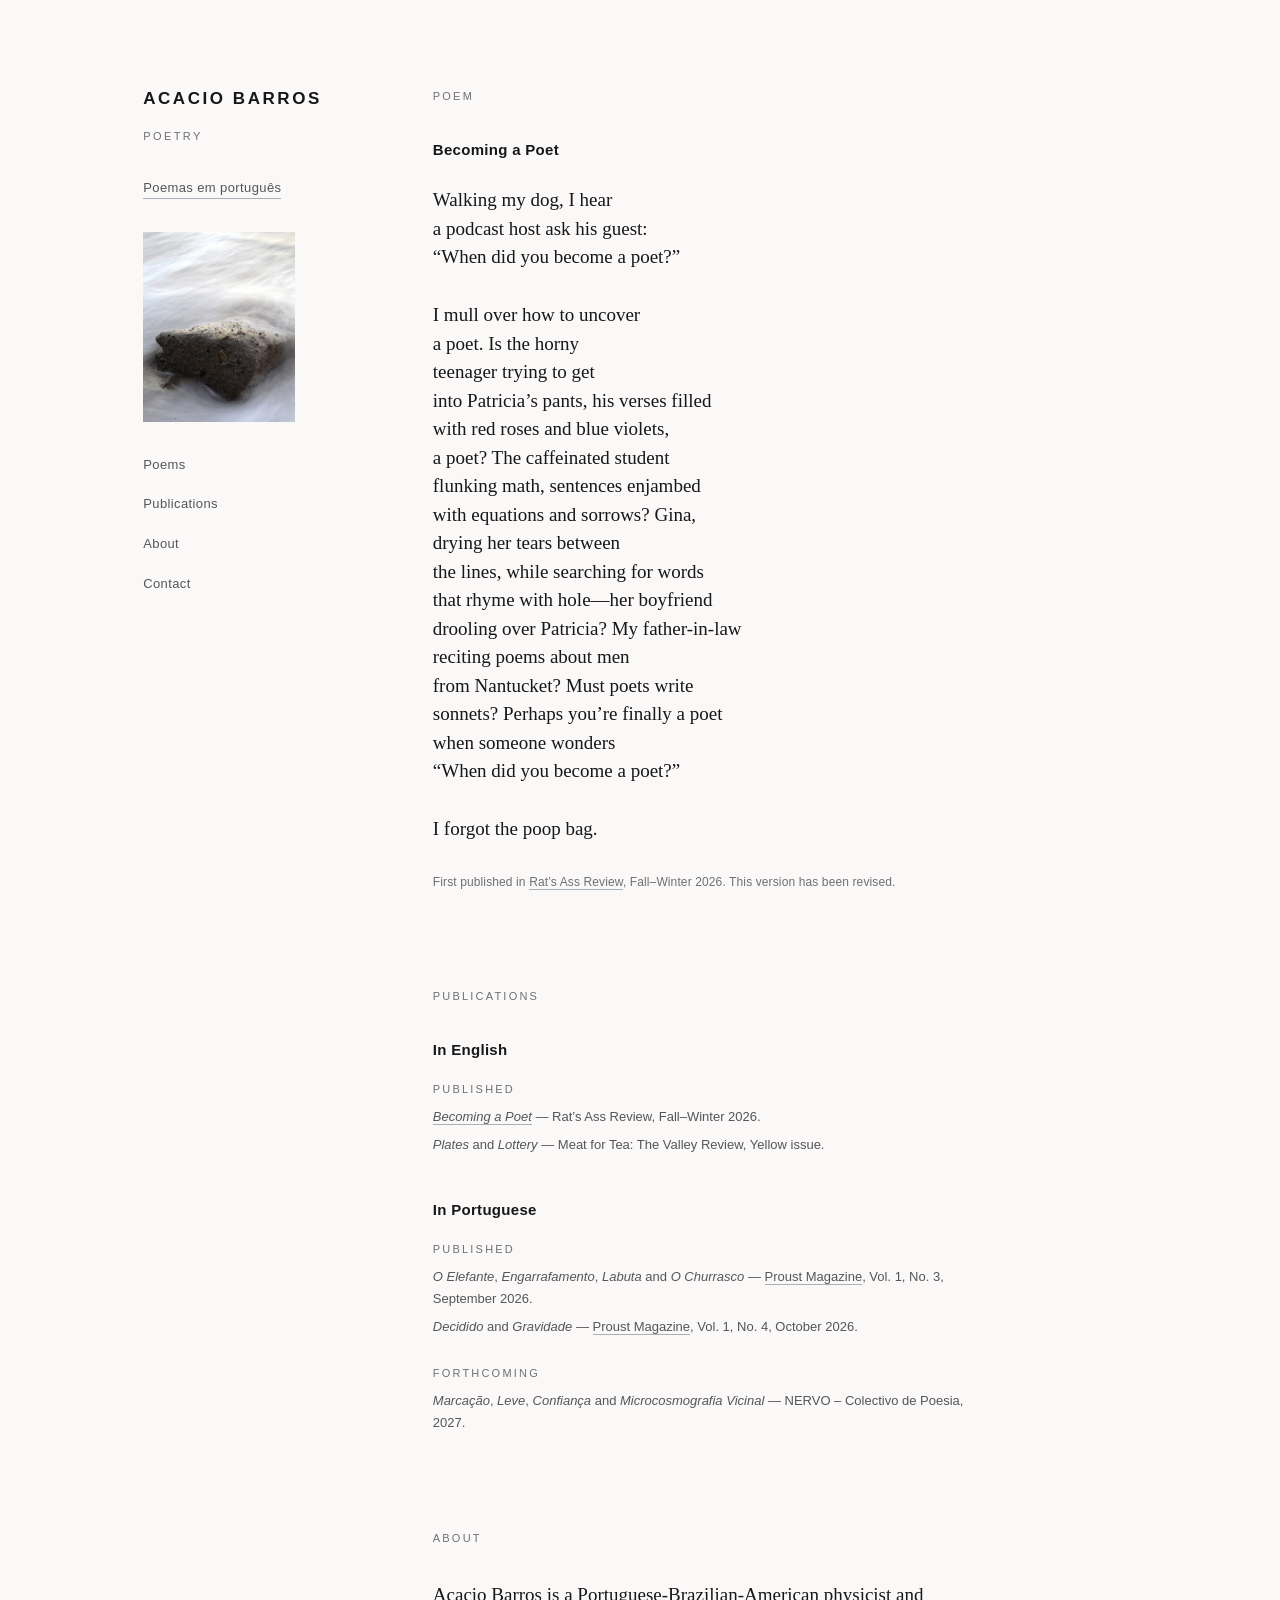
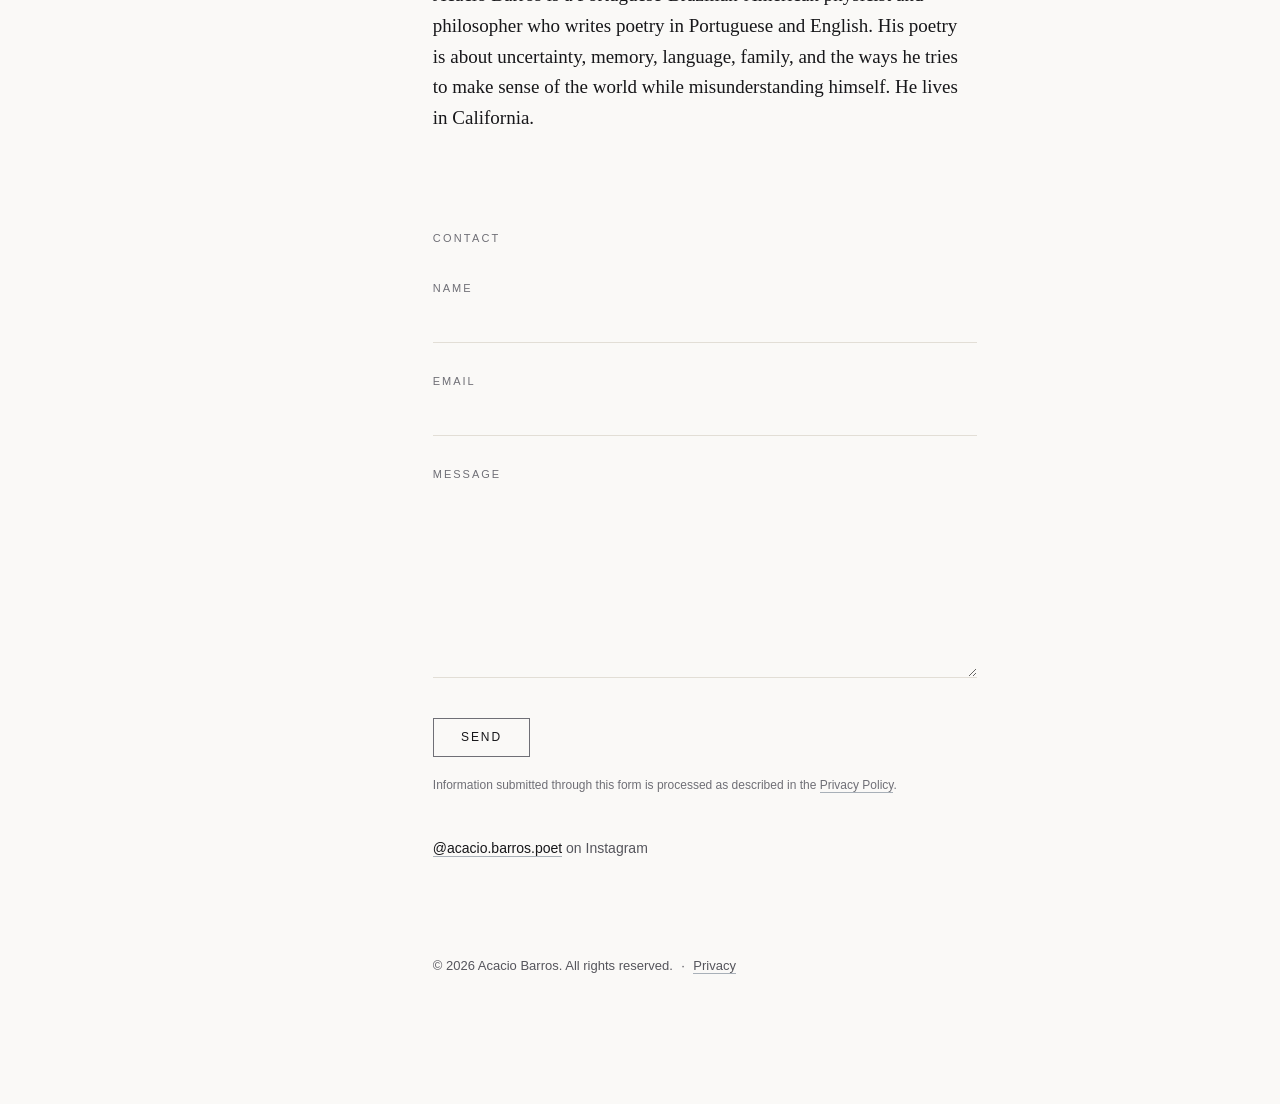
==== commit 541fee99: "Fix poem alignment and audit details Co-Authored-By: Claude Opus 5 <noreply@anthropic.com>" ====
--- a/index.html
+++ b/index.html
@@ -233,7 +233,7 @@
           <p class="stanza">
             <span class="line">I forgot the poop bag.</span>
           </p>
-          <p class="poem-note">First published in <a href="https://ratsassreview.net/?page_id=4627#Barros2" rel="noopener">Rat’s Ass Review</a>, Fall–Winter 2026.</p>
+          <p class="poem-note">First published in <a href="https://ratsassreview.net/?page_id=4627#Barros2" rel="noopener">Rat’s Ass Review</a>, Fall–Winter 2026. This version has been revised.</p>
         </article>
         </div>
       </section>
--- a/site.css
+++ b/site.css
@@ -244,9 +244,11 @@
 .line.indent-1{ margin-left: 2ch; }
 .line.indent-2{ margin-left: 4ch; }
 .line.indent-3{ margin-left: 6ch; }
-/* Decidido: "O copo" sits 26 characters in, as written. Capped at 55% of the
-   measure so the displacement stays clear on phones without overflowing. */
-.line.indent-decidido-copo{ margin-left: min(26ch, 55%); }
+/* Decidido: "O copo" begins where it would if it continued the previous line,
+   so the offset is the rendered width of "Começo a revisão. " itself. The
+   spacer keeps that width but is not painted, not selectable, and hidden from
+   assistive technology. */
+.decidido-copo-spacer{ visibility: hidden; }
 /* A deliberate pause inside a line: space that must survive HTML whitespace collapsing. */
 .caesura{ margin-left: 2ch; }
 
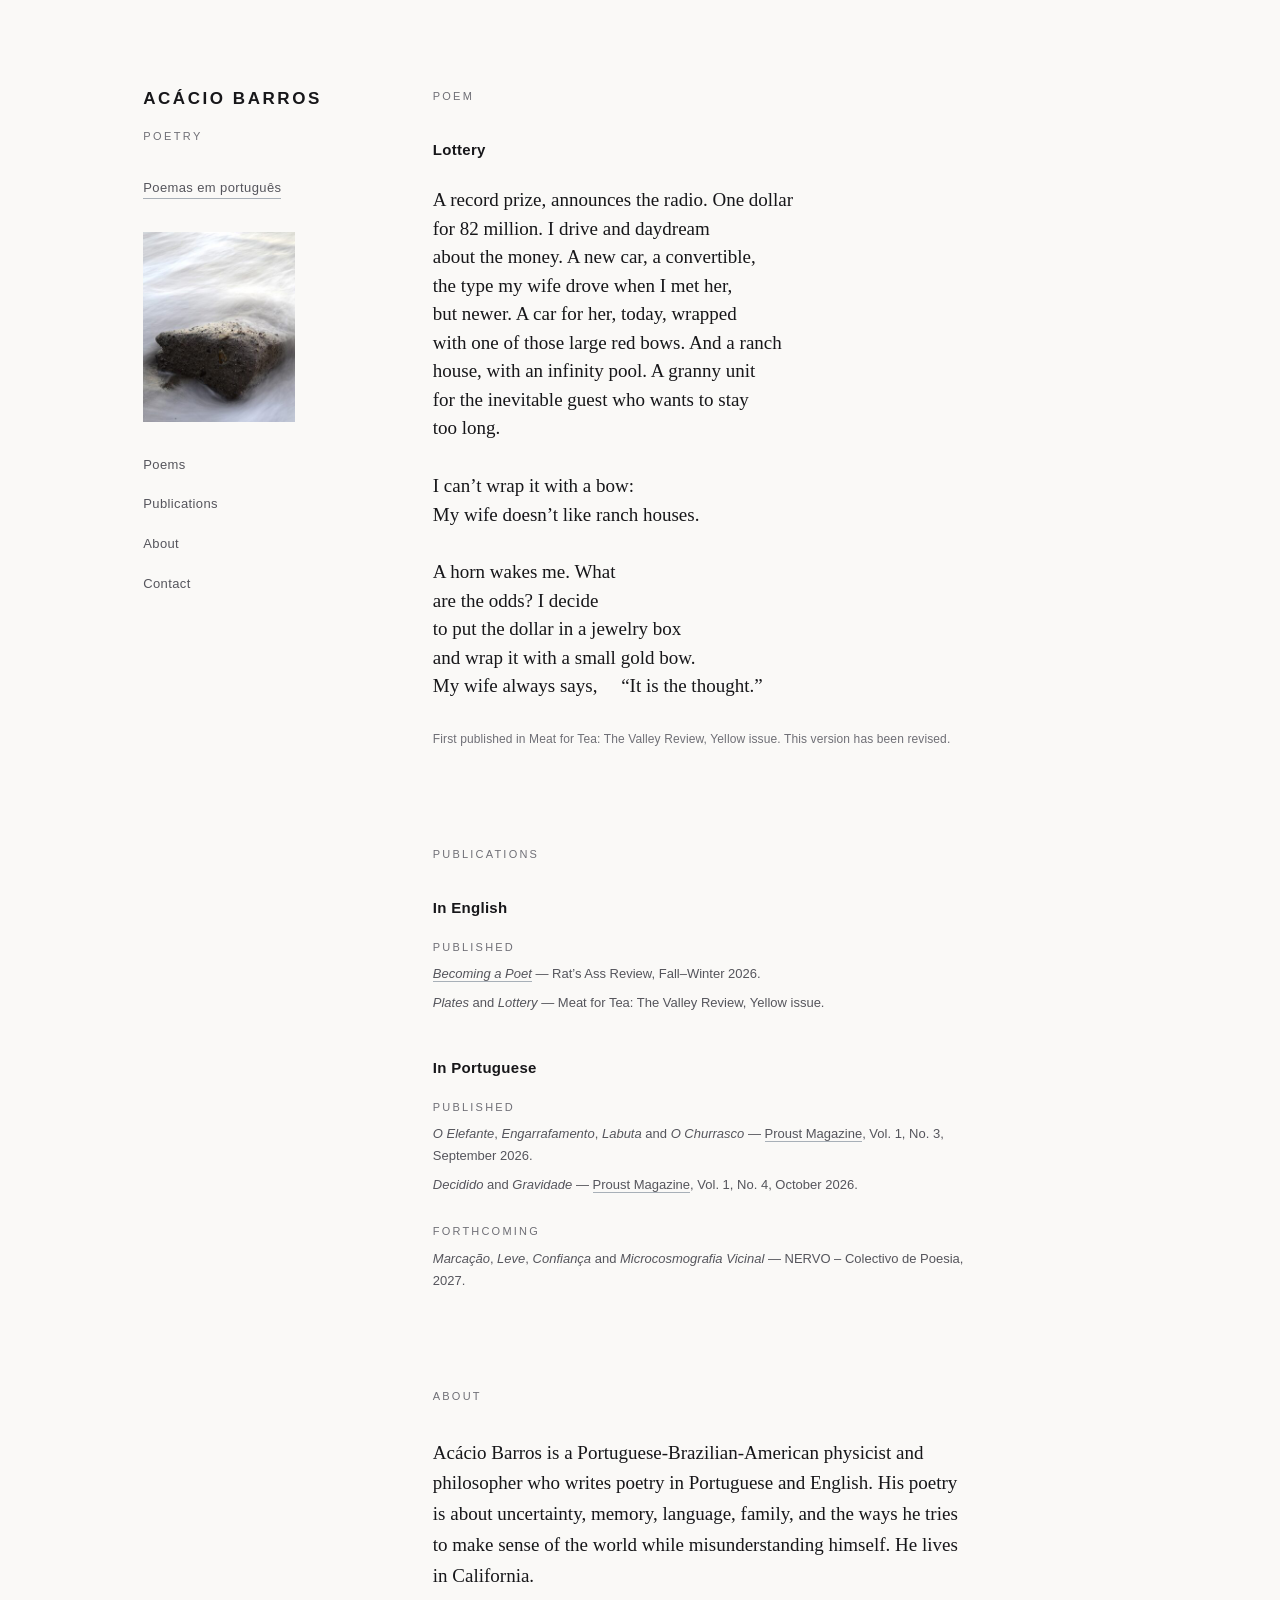
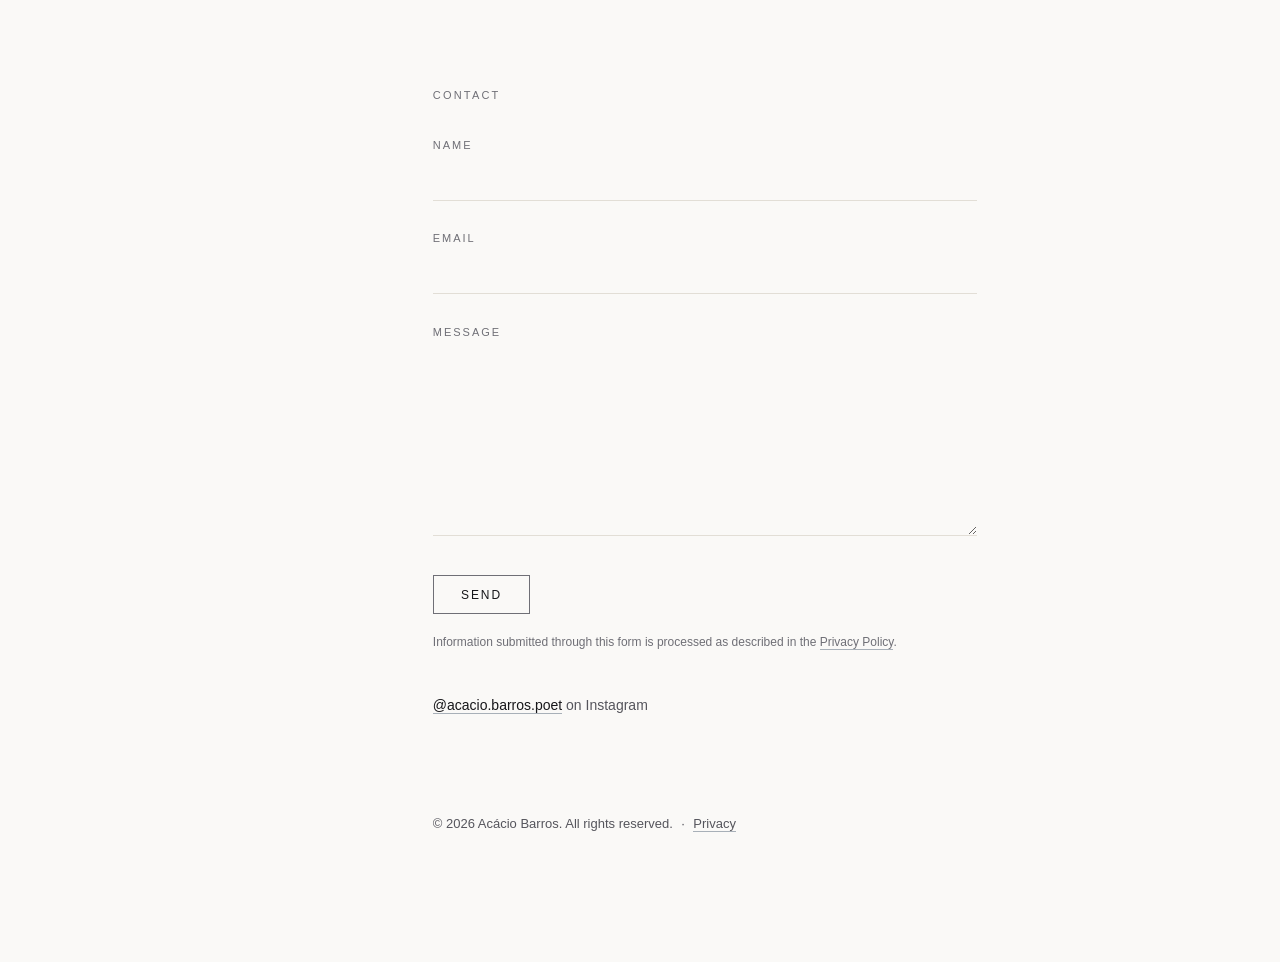
==== commit b8cb550a: "Use Acácio Barros as author name Co-Authored-By: Claude Opus 5 <noreply@anthropic.com>" ====
--- a/index.html
+++ b/index.html
@@ -5,15 +5,15 @@
 <meta name="viewport" content="width=device-width, initial-scale=1">
 <meta name="google-site-verification" content="8Kv-QCpVpZ0FqoH48KidKrXc7NABc95tAQSx3j8dLtU" />
 
-<title>Acacio Barros — Poet / Poeta</title>
-<meta name="description" content="Acacio Barros is a Portuguese-Brazilian-American poet writing in Portuguese and English. Poetry, publications, and selected work.">
-<meta name="author" content="Acacio Barros">
+<title>Acácio Barros — Poet / Poeta</title>
+<meta name="description" content="Acácio Barros is a Portuguese-Brazilian-American poet writing in Portuguese and English. Poetry, publications, and selected work.">
+<meta name="author" content="Acácio Barros">
 <link rel="canonical" href="https://acacio-barros.github.io/">
 <meta name="theme-color" content="#faf9f7">
 <meta property="og:type" content="website">
 <meta property="og:url" content="https://acacio-barros.github.io/">
-<meta property="og:title" content="Acacio Barros — Poet / Poeta">
-<meta property="og:description" content="Acacio Barros is a Portuguese-Brazilian-American poet writing in Portuguese and English. Poetry, publications, and selected work.">
+<meta property="og:title" content="Acácio Barros — Poet / Poeta">
+<meta property="og:description" content="Acácio Barros is a Portuguese-Brazilian-American poet writing in Portuguese and English. Poetry, publications, and selected work.">
 <meta property="og:image" content="https://acacio-barros.github.io/images/sea-foam-rock-og.jpg">
 <meta property="og:image:width" content="1200">
 <meta property="og:image:height" content="630">
@@ -30,7 +30,7 @@
 <div class="page">
 
   <header class="rail">
-    <h1 class="wordmark"><a href="./">Acacio Barros</a></h1>
+    <h1 class="wordmark"><a href="./">Acácio Barros</a></h1>
 
     <div class="rail-meta">
       <p class="discipline">
@@ -153,7 +153,7 @@
 
       <section class="section" id="sobre" aria-labelledby="sobre-head">
         <h2 class="section-head" id="sobre-head">Sobre</h2>
-        <p class="prose">Acacio Barros é físico e filósofo e escreve poesia em português e em inglês. Sua poesia trata de incerteza, memória, linguagem, família e das maneiras pelas quais ele busca compreender o mundo enquanto se equivoca sobre si mesmo. Vive na Califórnia, EUA.</p>
+        <p class="prose">Acácio Barros é físico e filósofo e escreve poesia em português e em inglês. Sua poesia trata de incerteza, memória, linguagem, família e das maneiras pelas quais ele busca compreender o mundo enquanto se equivoca sobre si mesmo. Vive na Califórnia, EUA.</p>
       </section>
 
       <section class="section" id="contato" aria-labelledby="contato-head">
@@ -284,7 +284,7 @@
 
       <section class="section" id="about" aria-labelledby="about-head">
         <h2 class="section-head" id="about-head">About</h2>
-        <p class="prose">Acacio Barros is a Portuguese-Brazilian-American physicist and philosopher who writes poetry in Portuguese and English. His poetry is about uncertainty, memory, language, family, and the ways he tries to make sense of the world while misunderstanding himself. He lives in California.</p>
+        <p class="prose">Acácio Barros is a Portuguese-Brazilian-American physicist and philosopher who writes poetry in Portuguese and English. His poetry is about uncertainty, memory, language, family, and the ways he tries to make sense of the world while misunderstanding himself. He lives in California.</p>
       </section>
 
       <section class="section" id="contact" aria-labelledby="contact-head">
@@ -325,7 +325,7 @@
 
   <footer class="colophon">
     <p>
-      <span lang="en">© 2026 Acacio Barros. All rights reserved.</span>
+      <span lang="en">© 2026 Acácio Barros. All rights reserved.</span>
       <span class="colophon-sep" aria-hidden="true">·</span>
       <a href="privacy.html" data-lang="pt" lang="pt">Privacidade</a><a href="privacy.html" data-lang="en" lang="en">Privacy</a>
     </p>
--- a/site.css
+++ b/site.css
@@ -1,4 +1,4 @@
-/* Acacio Barros — poetry site stylesheet. Shared by index.html and poems.html. */
+/* Acácio Barros — poetry site stylesheet. Shared by index.html and poems.html. */
 
 :root{
   --paper:      #faf9f7;
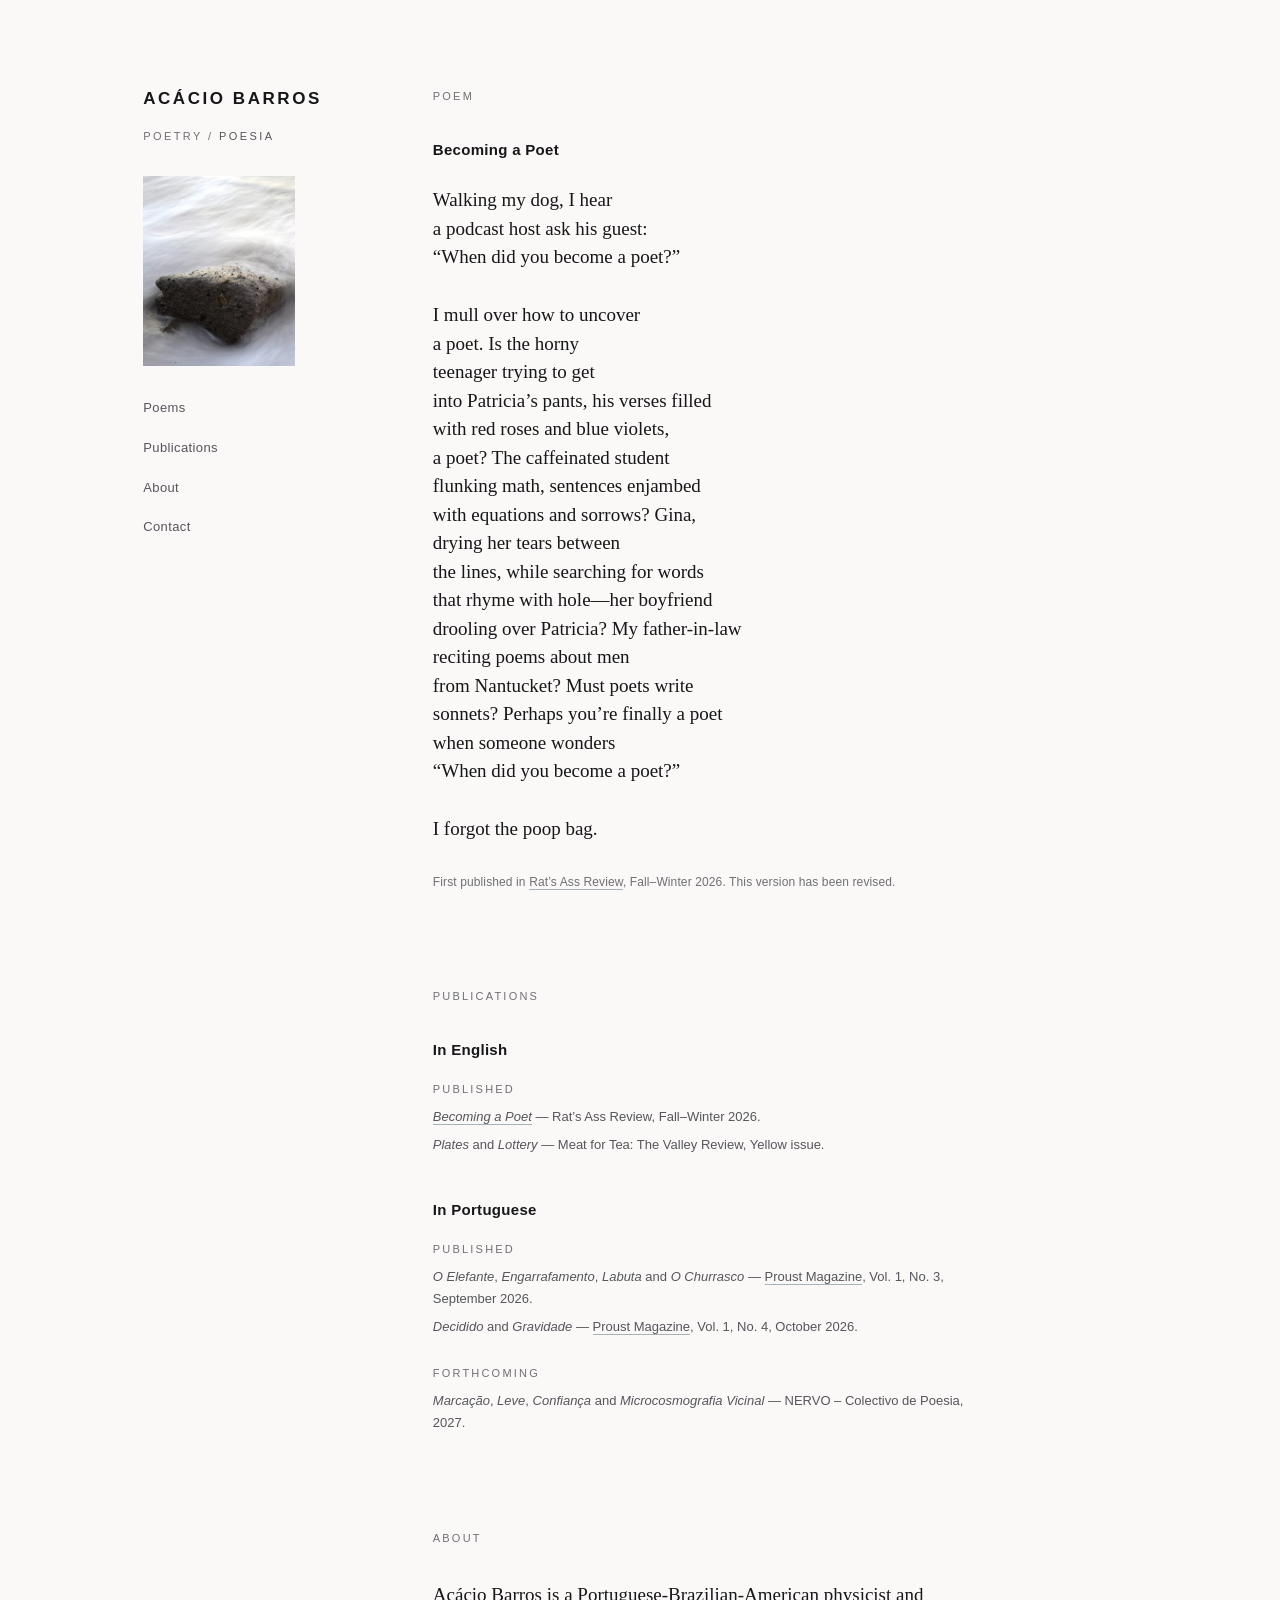
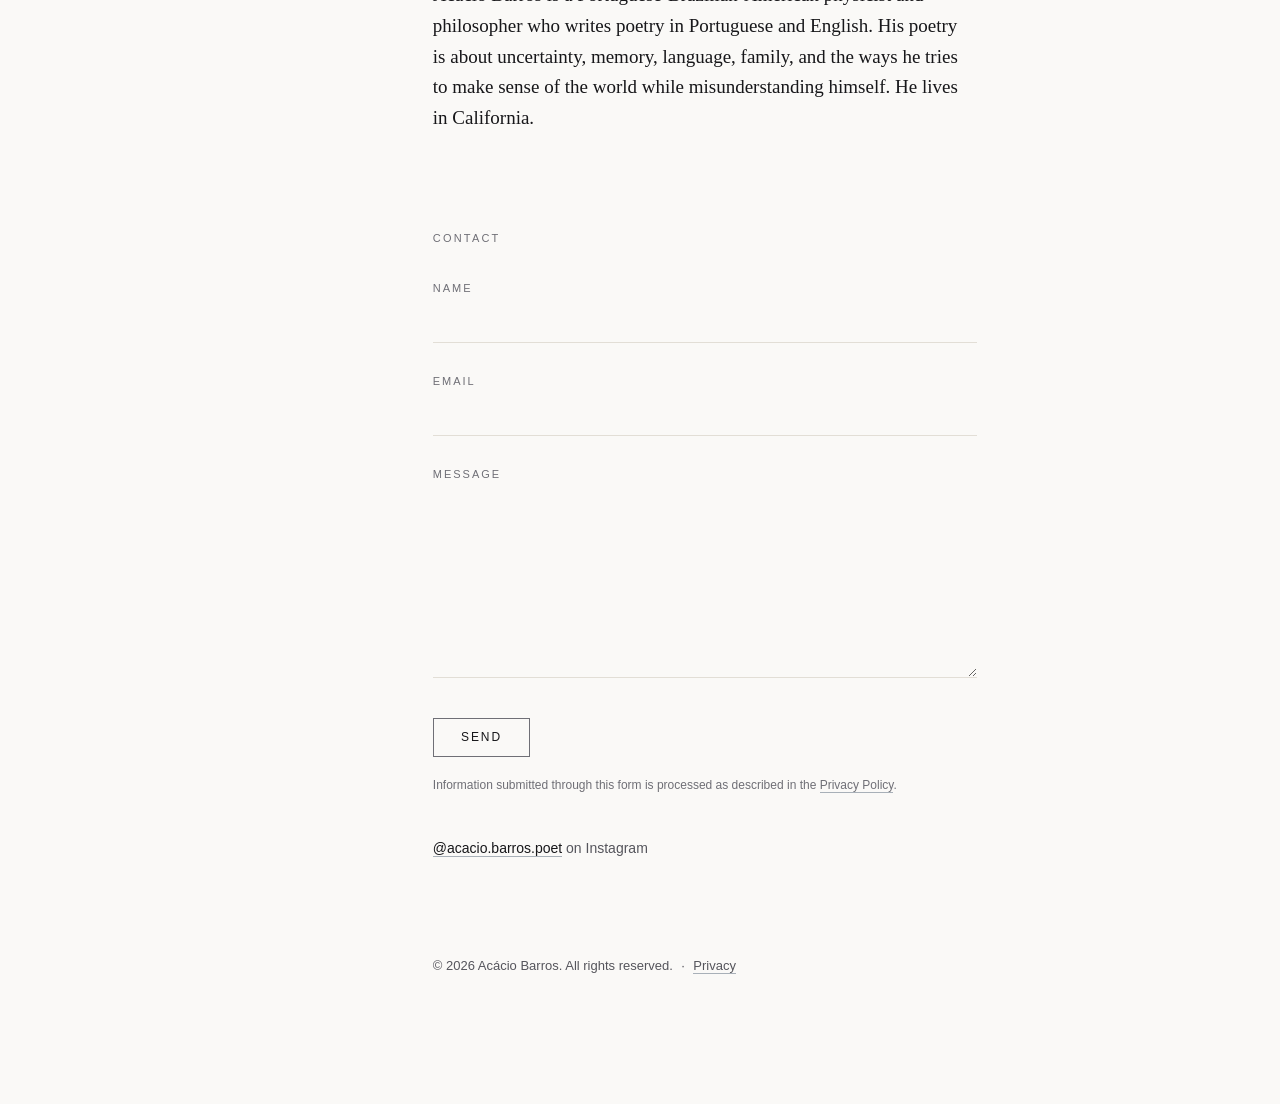
==== commit 76bbdc10: "Integrate language switch into poetry label Co-Authored-By: Claude Opus 5 <noreply@anthropic.com>" ====
--- a/index.html
+++ b/index.html
@@ -34,13 +34,8 @@
 
     <div class="rail-meta">
       <p class="discipline">
-        <span data-lang="pt" lang="pt">Poesia</span><span data-lang="en" lang="en">Poetry</span>
+        <span data-lang="pt" lang="pt">Poesia<span class="langsep" aria-hidden="true"> / </span><button type="button" data-set-lang="en" lang="en" aria-label="Switch to English">Poetry</button></span><span data-lang="en" lang="en">Poetry<span class="langsep" aria-hidden="true"> / </span><button type="button" data-set-lang="pt" lang="pt" aria-label="Mudar para português">Poesia</button></span>
       </p>
-
-      <div class="langswitch">
-        <button type="button" data-set-lang="en" data-lang="pt" lang="en">Poems in English</button>
-        <button type="button" data-set-lang="pt" data-lang="en" lang="pt">Poemas em português</button>
-      </div>
     </div>
 
     <img class="rail-photo" src="images/sea-foam-rock-rail.jpg" width="320" height="400" alt="" decoding="async">
--- a/site.css
+++ b/site.css
@@ -34,7 +34,8 @@
 .js.lang-en [data-lang="pt"]{ display: none; }
 .lang-marker{ display: none; }
 html:not(.js) .lang-marker{ display: block; }
-html:not(.js) .langswitch{ display: none; }
+html:not(.js) .discipline button,
+html:not(.js) .langsep{ display: none; }
 html:not(.js) .field > div + div{ margin-top: clamp(3.5rem, 9vw, 6rem); }
 
 a{
@@ -92,29 +93,23 @@
   text-transform: uppercase;
   color: var(--ink-faint);
 }
-.discipline span{ display: block; }
-
-.langswitch{ flex-shrink: 0; }
-
-/* One action, naming the language the reader can switch to. A real button,
-   styled as the site's text link. */
-.langswitch button{
+.discipline > span{ display: block; }
+
+/* The second word is the switch: a real button wearing the label's own type,
+   a step darker than the current-language word and nothing more. */
+.discipline button{
   font: inherit;
-  font-size: 0.8125rem;
-  letter-spacing: 0.03em;
+  letter-spacing: inherit;
+  text-transform: inherit;
   background: none;
   border: 0;
-  border-bottom: 1px solid rgba(47,65,87,0.4);
   border-radius: 0;
   padding: 0;
   margin: 0;
   color: var(--ink-soft);
   cursor: pointer;
 }
-.langswitch button:hover{
-  color: var(--ink);
-  border-bottom-color: var(--accent);
-}
+.discipline button:hover{ color: var(--accent); }
 
 .rail-photo{
   display: block;
@@ -443,7 +438,6 @@
     display: block;
     margin-top: 1.1rem;
   }
-  .langswitch{ margin-top: 1.6rem; }
   .rail-photo{
     width: 9.5rem;
     margin-top: 1.9rem;
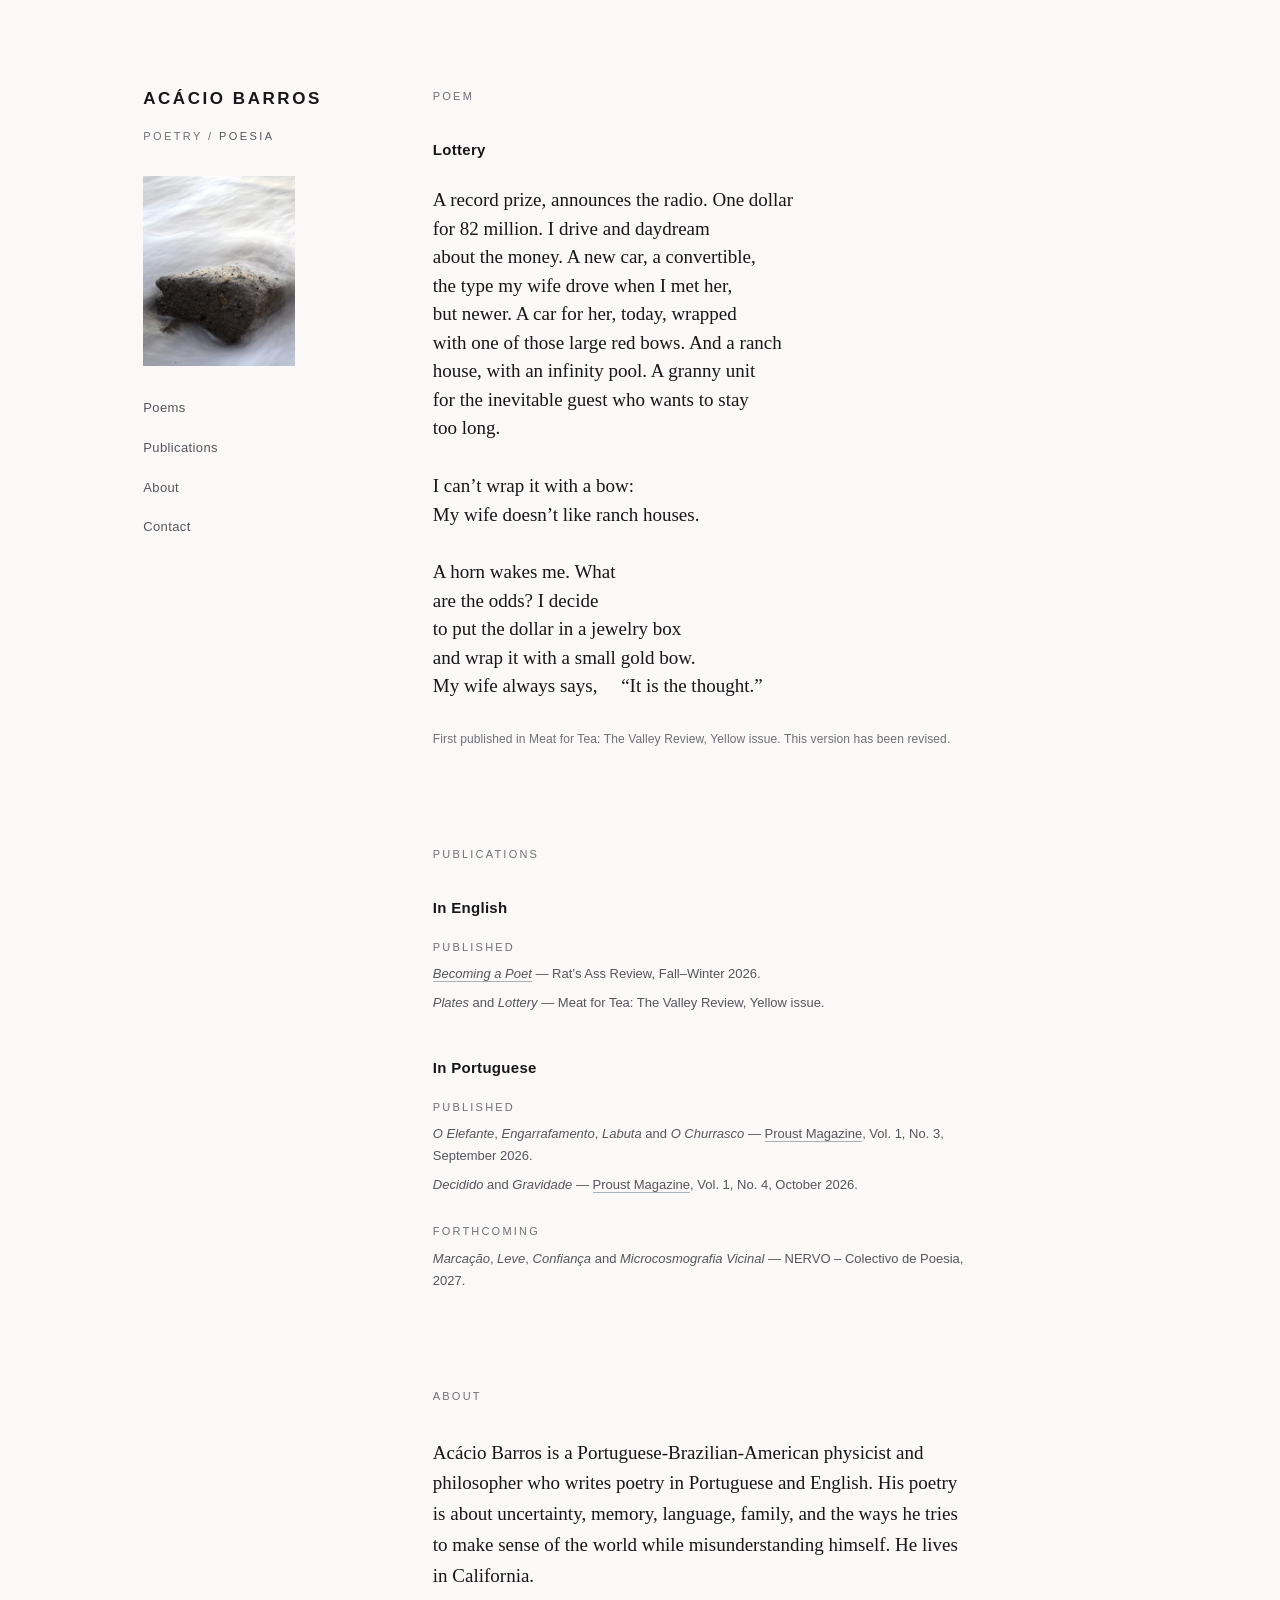
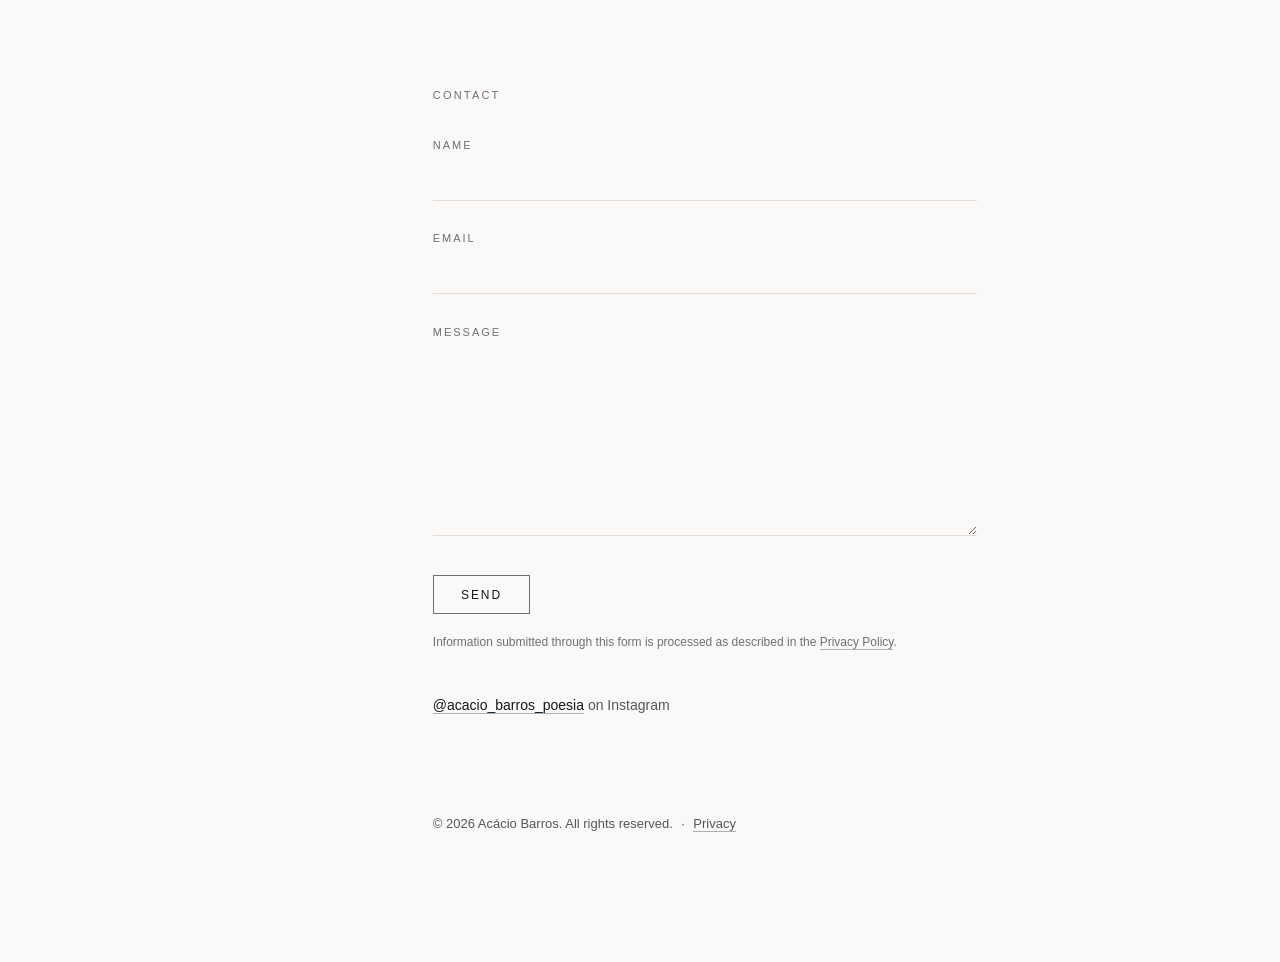
==== commit e73f93cc: "Update Instagram handle Co-Authored-By: Claude Opus 5 <noreply@anthropic.com>" ====
--- a/index.html
+++ b/index.html
@@ -181,7 +181,7 @@
         </form>
         <p class="form-note">Ao enviar este formulário, seus dados serão processados conforme descrito na <a href="privacy.html">Política de Privacidade</a>.</p>
 
-        <p class="aside"><a href="https://www.instagram.com/acacio.barros.poet/" rel="noopener">@acacio.barros.poet</a> no Instagram</p>
+        <p class="aside"><a href="https://www.instagram.com/acacio_barros_poesia/" rel="noopener">@acacio_barros_poesia</a> no Instagram</p>
       </section>
     </div>
 
@@ -312,7 +312,7 @@
         </form>
         <p class="form-note">Information submitted through this form is processed as described in the <a href="privacy.html">Privacy Policy</a>.</p>
 
-        <p class="aside"><a href="https://www.instagram.com/acacio.barros.poet/" rel="noopener">@acacio.barros.poet</a> on Instagram</p>
+        <p class="aside"><a href="https://www.instagram.com/acacio_barros_poesia/" rel="noopener">@acacio_barros_poesia</a> on Instagram</p>
       </section>
     </div>
 
